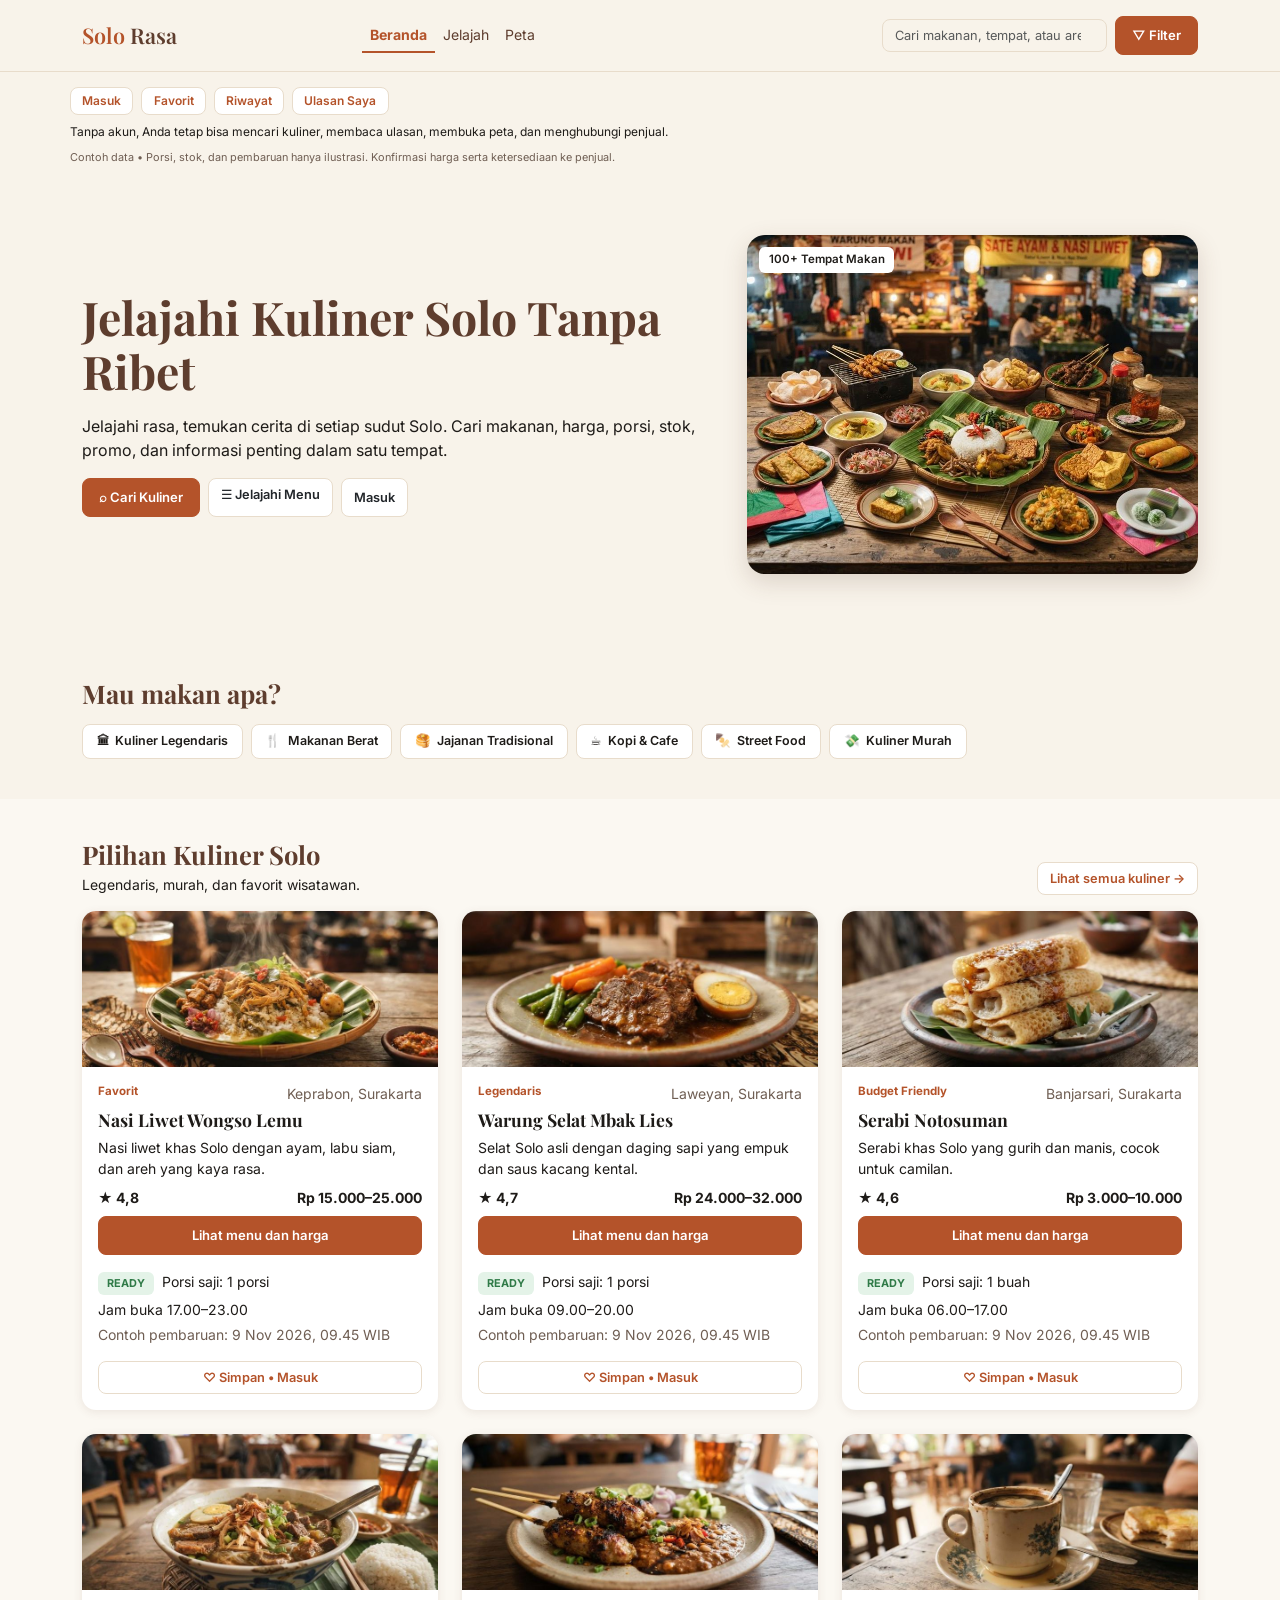
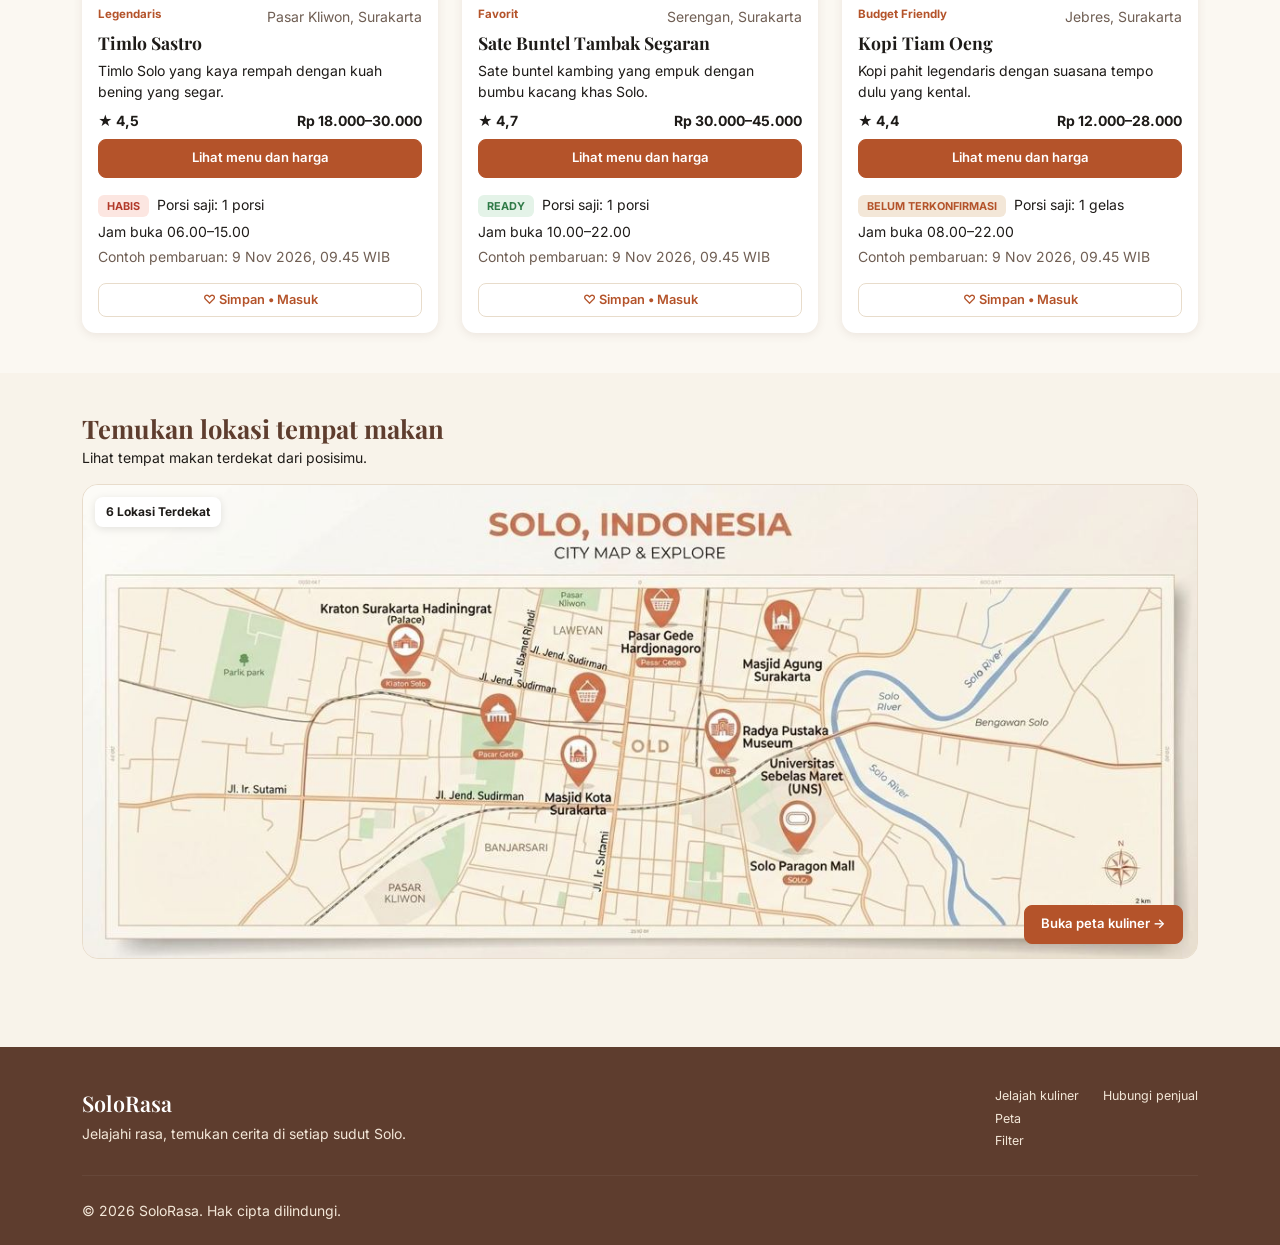
==== index.html @ 54c4cff5 "Menambahkan file proyek web kuliner SoloRasa" ====
<!DOCTYPE html>
<html lang="id">
<head>
  <meta charset="UTF-8">
  <meta name="viewport" content="width=device-width, initial-scale=1">
  <title>SoloRasa | Jelajahi Kuliner Solo Tanpa Ribet</title>
  <link rel="preconnect" href="https://fonts.googleapis.com">
  <link rel="preconnect" href="https://fonts.gstatic.com" crossorigin>
  <link href="https://fonts.googleapis.com/css2?family=Inter:wght@400;500;600;700&family=Playfair+Display:wght@500;600;700&display=swap" rel="stylesheet">
  <link href="https://cdn.jsdelivr.net/npm/bootstrap@5.3.3/dist/css/bootstrap.min.css" rel="stylesheet">
  <link rel="stylesheet" href="styles/main.css">
</head>
<body data-page="beranda">
<header>
<nav class="navbar navbar-expand-lg sr-nav">
  <div class="container">
    <a class="navbar-brand brand" href="index.html">Solo <span>Rasa</span></a>
    <button class="navbar-toggler" type="button" data-bs-toggle="collapse" data-bs-target="#menuUtama" aria-controls="menuUtama" aria-expanded="false" aria-label="Buka menu">
      <span class="navbar-toggler-icon"></span>
    </button>
    <div class="collapse navbar-collapse" id="menuUtama">
      <ul class="navbar-nav mx-lg-auto">
        <li class="nav-item"><a class="nav-link active" href="index.html" aria-current="page">Beranda</a></li>
        <li class="nav-item"><a class="nav-link" href="jelajah.html">Jelajah</a></li>
        <li class="nav-item"><a class="nav-link" href="peta.html">Peta</a></li>
        
      </ul>
      <form class="d-flex cari-nav ms-lg-auto me-lg-2" action="jelajah.html" method="get" role="search">
          <input class="form-control" type="search" name="q" placeholder="Cari makanan, tempat, atau area..." aria-label="Cari kuliner">
        </form>
      <a class="btn btn-sr" href="filter.html">▽ Filter</a>
    </div>
  </div>
</nav>
<div class="container strip-akun">
  <div class="d-flex flex-wrap gap-2">
    <button type="button" class="btn btn-sr-outline" data-action="masuk">Masuk</button>
    <button type="button" class="btn btn-sr-outline" data-action="favorit">Favorit</button>
    <button type="button" class="btn btn-sr-outline" data-action="riwayat">Riwayat</button>
    <button type="button" class="btn btn-sr-outline" data-action="ulasan">Ulasan Saya</button>
  </div>
  <p class="mb-0">Tanpa akun, Anda tetap bisa mencari kuliner, membaca ulasan, membuka peta, dan menghubungi penjual.</p>
  <p class="muted mb-0" style="font-size:.68rem">Contoh data • Porsi, stok, dan pembaruan hanya ilustrasi. Konfirmasi harga serta ketersediaan ke penjual.</p>
</div>
</header>

<main>
<section class="hero">
  <div class="container">
    <div class="row align-items-center g-4">
      <div class="col-lg-7">
        <h1>Jelajahi Kuliner Solo Tanpa Ribet</h1>
        <p class="my-3">Jelajahi rasa, temukan cerita di setiap sudut Solo. Cari makanan, harga, porsi, stok, promo, dan informasi penting dalam satu tempat.</p>
        <div class="d-flex flex-wrap gap-2">
          <a class="btn btn-sr" href="jelajah.html">⌕ Cari Kuliner</a>
          <a class="btn btn-sr-outline text-dark" href="jelajah.html">☰ Jelajahi Menu</a>
          <button type="button" class="btn btn-sr-outline text-dark" data-action="masuk">Masuk untuk Favorit &amp; Riwayat</button>
        </div>
      </div>
      <div class="col-lg-5">
        <div class="wrap-foto"><img src="images/hero.jpg" alt="Aneka makanan khas Solo di pasar">
        <span class="lencana">100+ Tempat Makan</span></div>
      </div>
    </div>
  </div>
</section>

<section class="bagian">
  <div class="container">
    <h2 class="mb-3">Mau makan apa?</h2>
    <div class="d-flex flex-wrap gap-2">
<a class="chip-kat" href="jelajah.html?tag=Legendaris"><span aria-hidden="true">🏛</span>Kuliner Legendaris</a>
<a class="chip-kat" href="jelajah.html?tag=Makanan berat"><span aria-hidden="true">🍴</span>Makanan Berat</a>
<a class="chip-kat" href="jelajah.html?tag=Jajanan"><span aria-hidden="true">🥞</span>Jajanan Tradisional</a>
<a class="chip-kat" href="jelajah.html?tag=Kopi dan cafe"><span aria-hidden="true">☕</span>Kopi &amp; Cafe</a>
<a class="chip-kat" href="jelajah.html?tag=Street food"><span aria-hidden="true">🍢</span>Street Food</a>
<a class="chip-kat" href="jelajah.html?tag=Kuliner murah"><span aria-hidden="true">💸</span>Kuliner Murah</a>
    </div>
  </div>
</section>

<section class="bagian bagian-putih">
  <div class="container">
    <div class="d-flex justify-content-between align-items-end mb-3 flex-wrap gap-2">
      <div><h2 class="mb-1">Pilihan Kuliner Solo</h2><p class="small mb-0">Legendaris, murah, dan favorit wisatawan.</p></div>
      <a class="btn btn-sr-outline" href="jelajah.html">Lihat semua kuliner →</a>
    </div>
    <div class="row g-4" id="daftar-pilihan"></div>
  </div>
</section>

<section class="bagian">
  <div class="container">
    <h2 class="mb-1">Temukan lokasi tempat makan</h2>
    <p class="small mb-3">Lihat tempat makan terdekat dari posisimu.</p>
    <div class="peta-wrap">
      <img src="images/peta.jpg" alt="Peta kuliner Solo">
      <span class="label-peta">6 Lokasi Terdekat</span>
      <a class="btn btn-sr btn-peta" href="peta.html">Buka peta kuliner →</a>
    </div>
  </div>
</section>
</main>

<footer class="sr-footer">
  <div class="container">
    <div class="row g-3">
      <div class="col-md-6">
        <div class="brand mb-1">SoloRasa</div>
        <p class="small mb-0">Jelajahi rasa, temukan cerita di setiap sudut Solo.</p>
      </div>
      <div class="col-md-6 d-flex gap-4 justify-content-md-end align-items-start">
        <div class="d-flex flex-column gap-1"><a href="jelajah.html">Jelajah kuliner</a><a href="peta.html">Peta</a><a href="filter.html">Filter</a></div>
        <div class="d-flex flex-column gap-1"><a href="jelajah.html">Hubungi penjual</a></div>
      </div>
    </div>
    <hr class="my-4">
    <p class="small mb-0">© 2026 SoloRasa. Hak cipta dilindungi.</p>
  </div>
</footer>

<nav class="nav-bawah" aria-label="Navigasi bawah">
  <a href="index.html" class="active"><span>⌂</span>Beranda</a>
  <a href="jelajah.html"><span>☰</span>Jelajah</a>
  <a href="peta.html"><span>⌖</span>Peta</a>
</nav>

<div class="modal fade" id="panelModal" tabindex="-1" aria-labelledby="panelJudul" aria-hidden="true">
  <div class="modal-dialog modal-dialog-centered">
    <div class="modal-content">
      <div class="modal-header">
        <h2 class="modal-title fs-5" id="panelJudul"></h2>
        <button type="button" class="btn-close" data-bs-dismiss="modal" aria-label="Tutup"></button>
      </div>
      <div class="modal-body" id="panelIsi"></div>
    </div>
  </div>
</div>

<script src="https://cdn.jsdelivr.net/npm/bootstrap@5.3.3/dist/js/bootstrap.bundle.min.js"></script>
<script src="scripts/data.js"></script>
<script src="scripts/main.js"></script>
</body>
</html>
---- styles/main.css ----
/* SoloRasa - custom style, dimuat SETELAH Bootstrap agar bisa menimpa gaya bawaan.
   Palet (5 warna): krem #F8F3EA, karat #B4532A, cokelat #5E3D2E, arang #1E1B18, putih #FFFFFF */
:root {
  --krem: #F8F3EA;
  --karat: #B4532A;
  --cokelat: #5E3D2E;
  --arang: #1E1B18;
  --putih: #FFFFFF;
  --garis: #E8DCCB;
  --muted: #6F5E53;
  --bs-body-bg: var(--krem);
  --bs-body-color: var(--arang);
  --bs-link-color: var(--karat);
  --bs-link-hover-color: var(--cokelat);
}
body { font-family: "Inter", system-ui, -apple-system, "Segoe UI", Roboto, sans-serif; background: var(--krem); color: var(--arang); padding-bottom: 0; }
h1, h2, h3, .brand, .judul-kartu, .judul-mini { font-family: "Playfair Display", Georgia, "Times New Roman", serif; }
a { text-decoration: none; }
.muted { color: var(--muted); }
.teks-hijau { color: #2F7A47; }
.rating-bintang { color: var(--karat); }

/* Navbar */
.sr-nav { background: var(--krem); border-bottom: 1px solid var(--garis); padding: .9rem 0; }
.brand { font-size: 1.35rem; font-weight: 600; color: var(--karat); }
.brand span { color: var(--cokelat); }
.sr-nav .nav-link { color: var(--cokelat); font-size: .88rem; padding: .35rem .9rem; border-bottom: 2px solid transparent; }
.sr-nav .nav-link.active { color: var(--karat); font-weight: 700; border-bottom-color: var(--karat); }
.sr-nav .navbar-toggler { border-color: var(--garis); }
.cari-nav { max-width: 300px; }
.cari-nav .form-control { font-size: .8rem; border-color: var(--garis); border-radius: 8px; }

/* Tombol */
.btn-sr { background: var(--karat); border: 1px solid var(--karat); color: var(--putih); font-weight: 600; font-size: .82rem; border-radius: 8px; padding: .55rem 1rem; }
.btn-sr:hover, .btn-sr:focus { background: var(--cokelat); border-color: var(--cokelat); color: var(--putih); }
.btn-sr-outline { background: var(--putih); border: 1px solid var(--garis); color: var(--karat); font-weight: 600; font-size: .8rem; border-radius: 8px; }
.btn-sr-outline:hover { border-color: var(--karat); background: var(--krem); color: var(--karat); }
.btn-arang { background: var(--arang); color: var(--putih); font-weight: 600; font-size: .82rem; border: 0; border-radius: 8px; padding: .55rem 1rem; }
.btn-arang:hover { background: var(--cokelat); color: var(--putih); }
.btn-abu { background: #EDE7DD; color: var(--arang); font-weight: 600; font-size: .82rem; border: 0; border-radius: 8px; padding: .55rem 1rem; }
.btn-abu:hover { background: var(--garis); color: var(--arang); }
.tautan-sr { color: var(--karat); }

/* Strip akun */
.strip-akun { padding: .9rem 0 .4rem; }
.strip-akun .btn { padding: .25rem .7rem; font-size: .75rem; }
.strip-akun p { font-size: .75rem; margin: .5rem 0 0; }

/* Hero */
.hero { padding: 4rem 0; }
.hero h1 { font-weight: 700; font-size: clamp(2rem, 4.5vw, 2.9rem); color: var(--cokelat); line-height: 1.15; }
.hero img { width: 100%; aspect-ratio: 4 / 3; object-fit: cover; border-radius: 18px; box-shadow: 0 8px 24px rgba(94, 61, 46, .18); }
.hero .wrap-foto { position: relative; }
.hero .lencana { position: absolute; top: 12px; left: 12px; background: var(--putih); font-size: .72rem; font-weight: 600; padding: .25rem .6rem; border-radius: 6px; }

/* Bagian */
.bagian { padding: 2.5rem 0; }
.bagian h2 { font-weight: 700; font-size: 1.6rem; color: var(--cokelat); }
.bagian-putih { background: #FBF8F2; }
.chip, .chip-kat { display: inline-flex; align-items: center; gap: .4rem; background: var(--putih); border: 1px solid var(--garis); color: var(--arang); font-size: .78rem; font-weight: 600; padding: .45rem .85rem; border-radius: 8px; cursor: pointer; }
.chip:hover, .chip-kat:hover { border-color: var(--karat); color: var(--karat); }
.chip.aktif { background: var(--karat); border-color: var(--karat); color: var(--putih); }
.chip.chip-merah { color: var(--karat); }

/* Kartu kuliner */
.kartu-kuliner { background: var(--putih); border-radius: 14px; overflow: hidden; box-shadow: 0 2px 10px rgba(94, 61, 46, .1); display: flex; flex-direction: column; }
.kartu-kuliner img { width: 100%; aspect-ratio: 16 / 7; object-fit: cover; }
.kartu-isi { padding: 1rem; }
.label-kat { color: var(--karat); font-weight: 700; font-size: .72rem; }
.judul-kartu { font-size: 1.1rem; font-weight: 700; margin: .35rem 0 .4rem; }
.status-badge { display: inline-block; font-size: .68rem; font-weight: 700; padding: .2rem .55rem; border-radius: 6px; }
.st-ready { background: #E4F3E8; color: #2F7A47; }
.st-habis { background: #FCE6E1; color: #B23A2A; }
.st-belum { background: #F3E7D8; color: var(--karat); }

/* Peta */
.peta-wrap { position: relative; border-radius: 16px; overflow: hidden; border: 1px solid var(--garis); background: var(--putih); }
.peta-wrap > img { width: 100%; display: block; }
.peta-wrap .label-peta { position: absolute; top: 12px; left: 12px; background: var(--putih); padding: .35rem .7rem; border-radius: 8px; font-size: .75rem; font-weight: 700; box-shadow: 0 2px 8px rgba(0, 0, 0, .1); }
.peta-wrap .btn-peta { position: absolute; right: 14px; bottom: 14px; }
.pin { position: absolute; transform: translate(-50%, -50%); width: 26px; height: 26px; border-radius: 50%; background: var(--karat); color: var(--putih); border: 2px solid var(--putih); font-size: .72rem; font-weight: 700; padding: 0; box-shadow: 0 2px 6px rgba(0, 0, 0, .3); }
.pin.aktif, .pin:hover { background: var(--arang); transform: translate(-50%, -50%) scale(1.15); }

/* Kartu mini (peta) */
.kartu-mini { display: flex; gap: .8rem; background: var(--putih); border: 1px solid var(--garis); border-radius: 14px; padding: .8rem; margin-bottom: .9rem; }
.kartu-mini.aktif { border-color: var(--karat); box-shadow: 0 0 0 2px rgba(180, 83, 42, .2); }
.kartu-mini img { width: 84px; height: 84px; object-fit: cover; border-radius: 10px; flex-shrink: 0; }
.judul-mini { font-size: .98rem; font-weight: 700; margin: 0; }
.daftar-scroll { max-height: 640px; overflow-y: auto; padding-right: .3rem; }

/* Detail */
.foto-detail { width: 100%; aspect-ratio: 16 / 9; object-fit: cover; border-radius: 16px; }
.item-menu { background: var(--putih); border: 1px solid var(--garis); border-radius: 10px; padding: .7rem 1rem; margin-bottom: .7rem; font-size: .88rem; }
.kotak { background: var(--putih); border: 1px solid var(--garis); border-radius: 12px; padding: 1.1rem; }
.kotak h2, .kotak h3 { font-size: 1.05rem; font-weight: 700; }
#d-bintang button { background: none; border: 0; color: var(--karat); font-size: 1.3rem; padding: 0 .1rem; }
.breadcrumb-sr { font-size: .75rem; color: var(--muted); }
.breadcrumb-sr a { color: var(--muted); }

/* Form filter */
.panel-filter { background: var(--putih); border-radius: 16px; padding: 1.5rem; box-shadow: 0 2px 12px rgba(94, 61, 46, .1); }
.panel-filter label.judul { font-weight: 700; font-size: .82rem; display: block; margin-bottom: .45rem; }
.panel-filter .form-control, .panel-filter .form-select { border-color: var(--garis); font-size: .85rem; }
.form-check-input:checked { background-color: var(--karat); border-color: var(--karat); }
.form-control:focus, .form-select:focus { border-color: var(--karat); box-shadow: 0 0 0 .2rem rgba(180, 83, 42, .18); }

/* Keadaan kosong / galat */
.keadaan { max-width: 460px; margin: 3rem auto; background: var(--putih); border-radius: 16px; padding: 2rem 1.5rem; text-align: center; box-shadow: 0 2px 12px rgba(94, 61, 46, .1); }
.keadaan .ikon { width: 52px; height: 52px; margin: 0 auto 1rem; border-radius: 50%; background: #F3E7D8; color: var(--karat); display: flex; align-items: center; justify-content: center; font-size: 1.4rem; }

/* Footer */
.sr-footer { background: var(--cokelat); color: #F3E7D8; padding: 2.5rem 0 1.5rem; margin-top: 3rem; }
.sr-footer .brand { color: var(--putih); }
.sr-footer a { color: #F3E7D8; font-size: .78rem; }
.sr-footer a:hover { color: var(--putih); text-decoration: underline; }
.sr-footer hr { border-color: rgba(255, 255, 255, .2); }

/* Modal */
.modal-title { font-family: "Playfair Display", Georgia, serif; font-weight: 700; }

/* Navigasi bawah (smartphone) */
.nav-bawah { display: none; }
@media (max-width: 767.98px) {
  body { padding-bottom: 64px; }
  .hero { padding: 2rem 0; }
  .nav-bawah { display: flex; position: fixed; left: 0; right: 0; bottom: 0; z-index: 1030; background: var(--putih); border-top: 1px solid var(--garis); }
  .nav-bawah a { flex: 1; text-align: center; padding: .55rem 0; font-size: .7rem; color: var(--muted); }
  .nav-bawah a span { display: block; font-size: 1.15rem; line-height: 1; }
  .nav-bawah a.active { color: var(--karat); font-weight: 700; }
  .daftar-scroll { max-height: none; }
}
@media (max-width: 991.98px) {
  .cari-nav { max-width: none; margin: .6rem 0; }
}
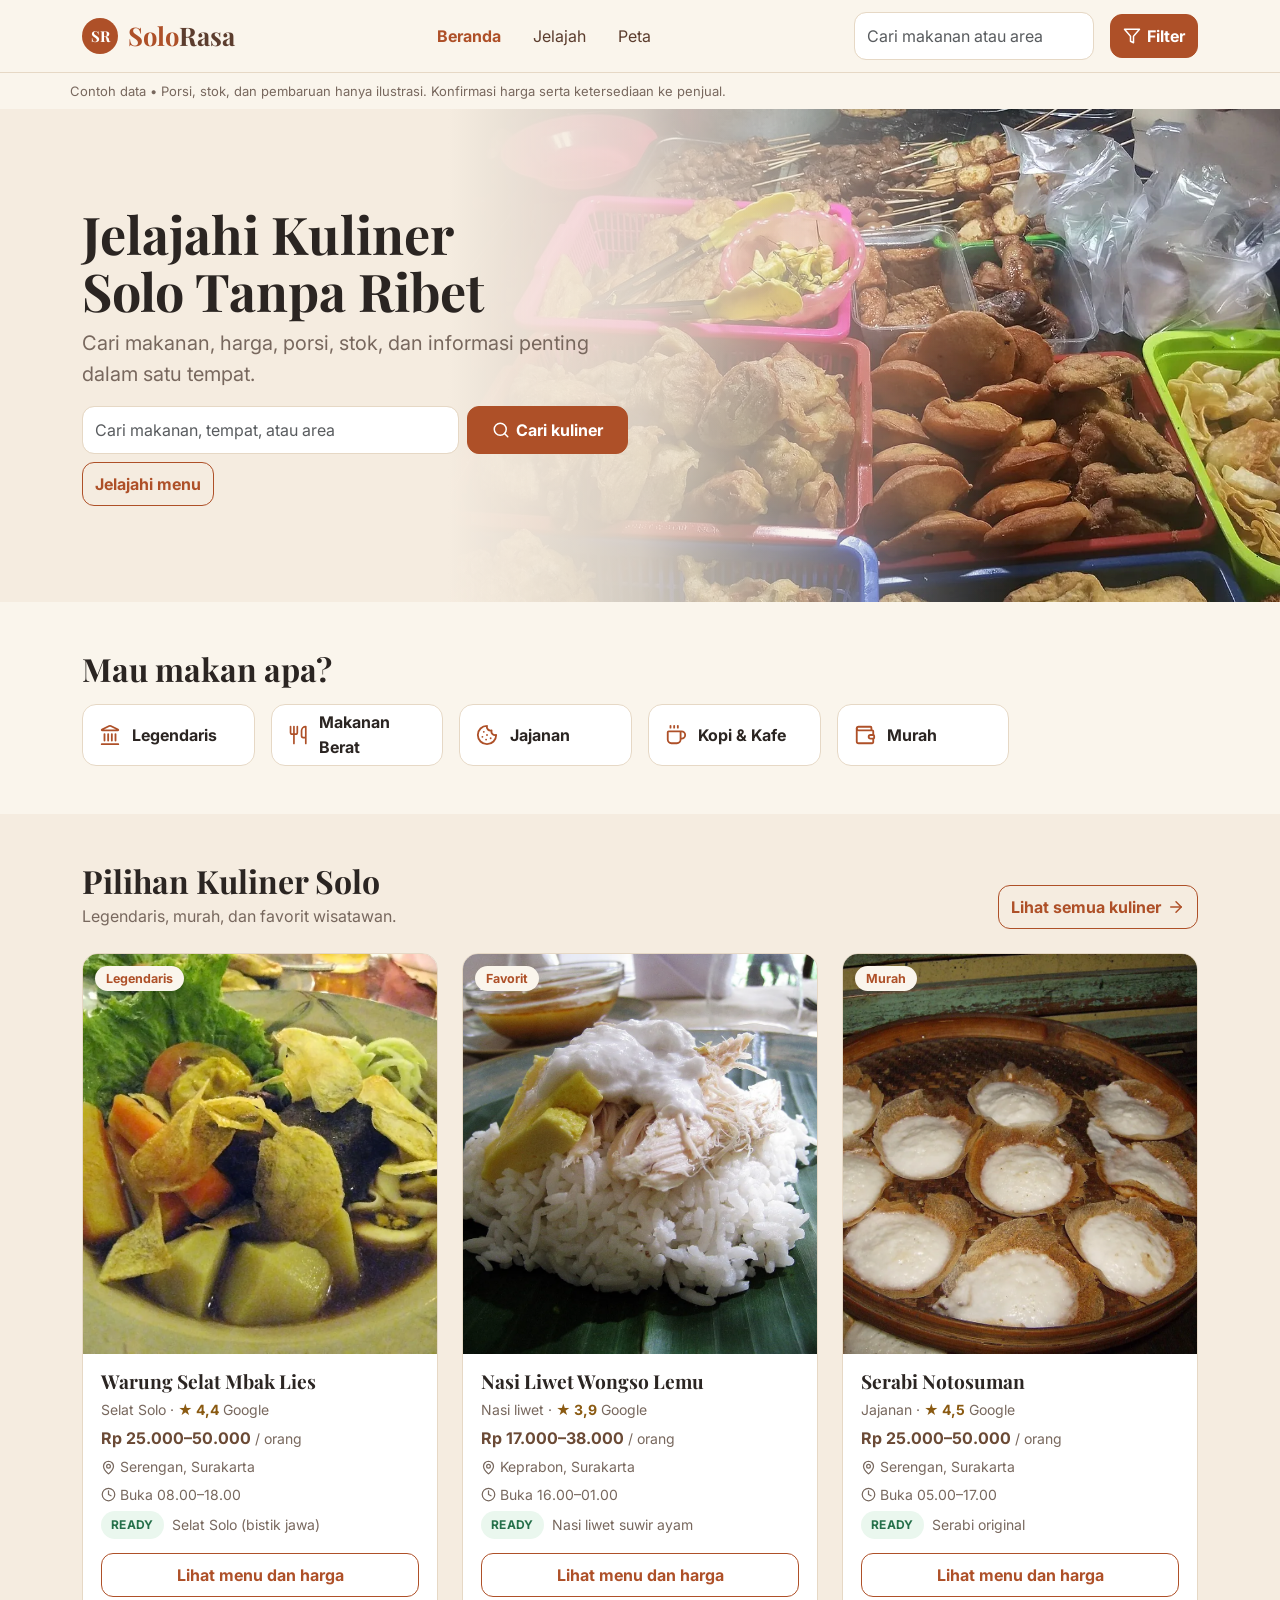
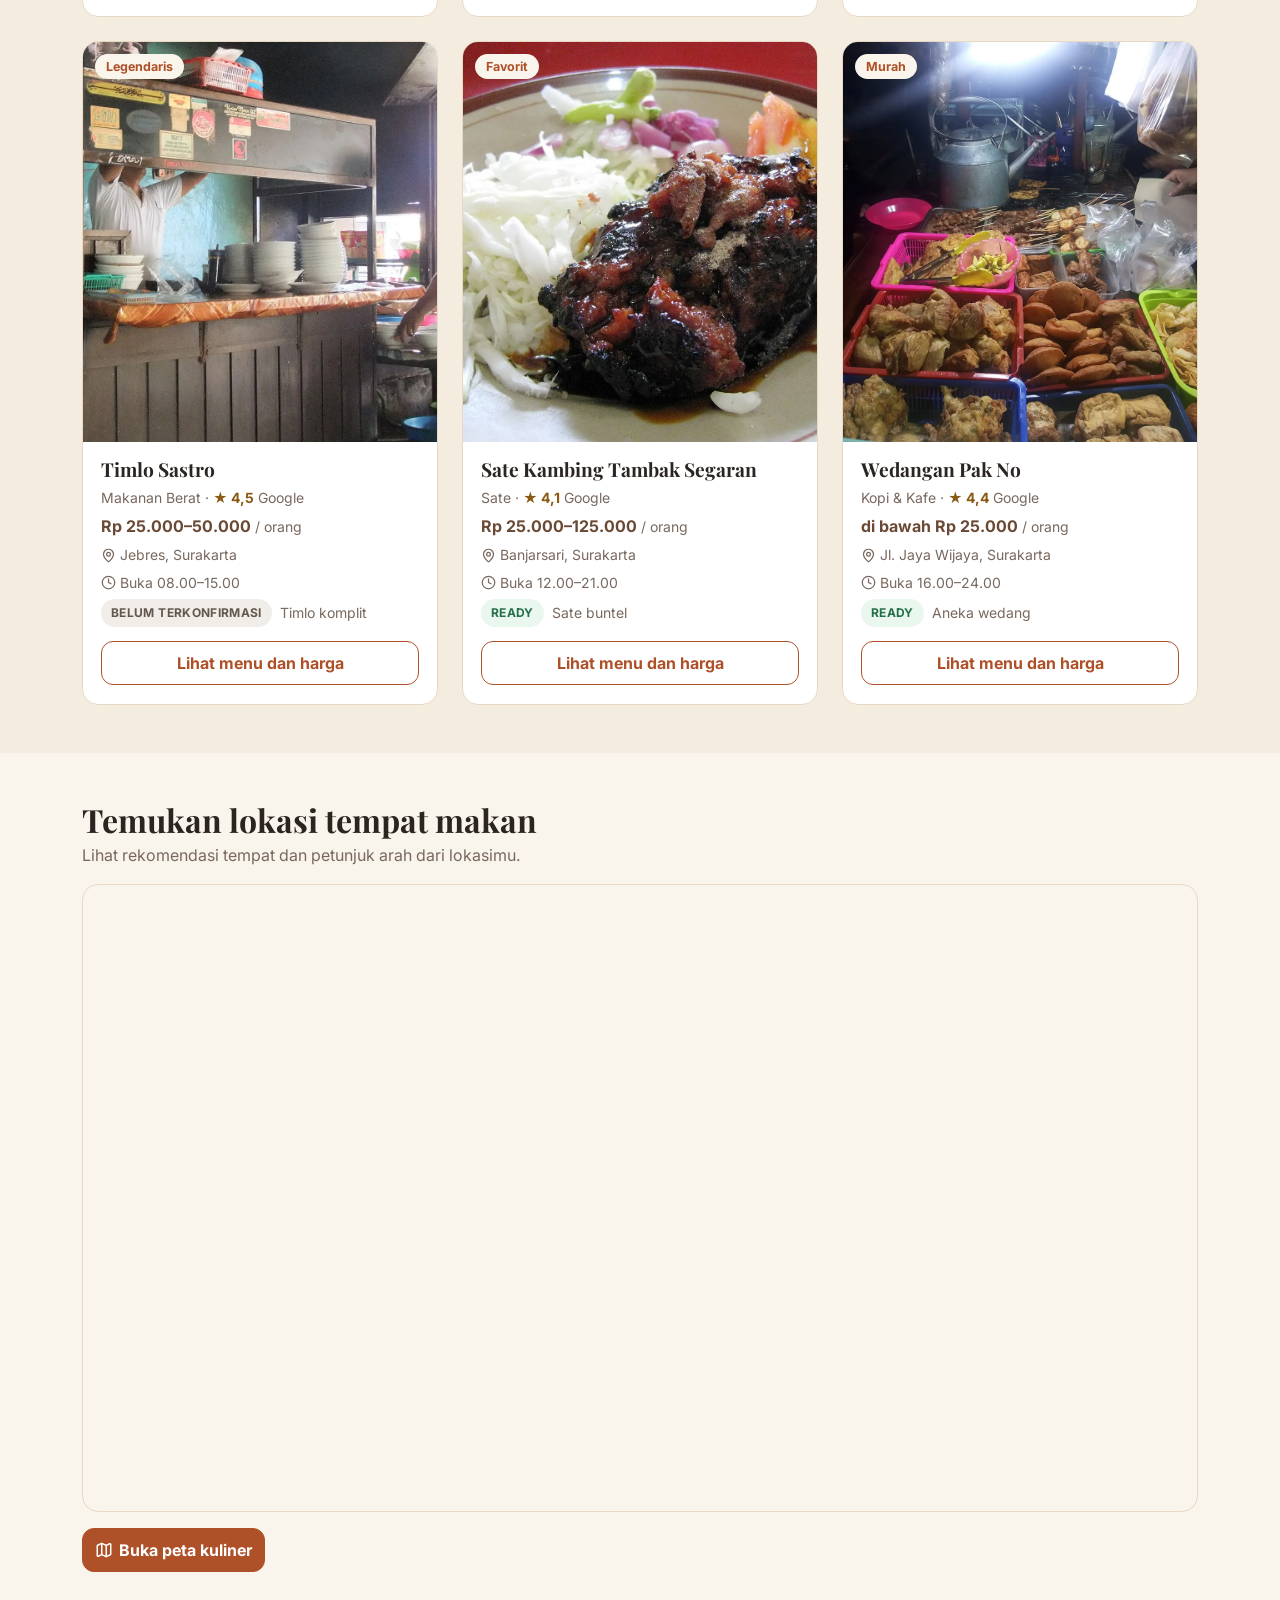
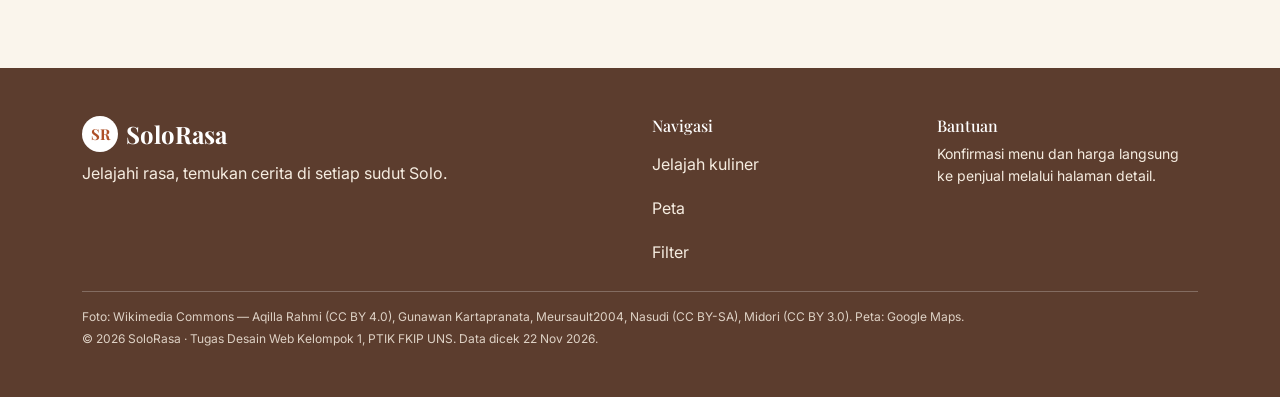
==== commit db52ccd1: "SoloRasa web v1.1: katalog kuliner Solo statis Peta Google Maps, rute kuliner 1/2 hari dengan ekspor" ====
--- a/index.html
+++ b/index.html
@@ -1,144 +1,25 @@
-<!DOCTYPE html>
+<!doctype html>
 <html lang="id">
 <head>
-  <meta charset="UTF-8">
-  <meta name="viewport" content="width=device-width, initial-scale=1">
-  <title>SoloRasa | Jelajahi Kuliner Solo Tanpa Ribet</title>
-  <link rel="preconnect" href="https://fonts.googleapis.com">
-  <link rel="preconnect" href="https://fonts.gstatic.com" crossorigin>
-  <link href="https://fonts.googleapis.com/css2?family=Inter:wght@400;500;600;700&family=Playfair+Display:wght@500;600;700&display=swap" rel="stylesheet">
-  <link href="https://cdn.jsdelivr.net/npm/bootstrap@5.3.3/dist/css/bootstrap.min.css" rel="stylesheet">
-  <link rel="stylesheet" href="styles/main.css">
+<meta charset="utf-8">
+<meta name="viewport" content="width=device-width, initial-scale=1">
+<title>SoloRasa · Kuliner Kota Solo</title>
+<meta name="description" content="Katalog kuliner Kota Solo: menu, harga, porsi, stok, dan lokasi dalam satu tempat.">
+<link rel="icon" href="assets/img/favicon.svg" type="image/svg+xml">
+<meta property="og:type" content="website"><meta property="og:site_name" content="SoloRasa">
+<meta property="og:title" content="SoloRasa · Kuliner Kota Solo"><meta property="og:description" content="Katalog kuliner Kota Solo: menu, harga, porsi, stok, dan lokasi dalam satu tempat.">
+<!-- shortcut: og:image relatif, sebagian aplikasi (WhatsApp/Facebook) butuh URL penuh; ganti ke https://<domain-vercel>/assets/img/og.jpg setelah online -->
+<meta property="og:image" content="assets/img/og.jpg"><meta name="twitter:card" content="summary_large_image">
+<link rel="preconnect" href="https://fonts.googleapis.com"><link rel="preconnect" href="https://fonts.gstatic.com" crossorigin>
+<link href="https://fonts.googleapis.com/css2?family=Inter:wght@400;500;700&family=Playfair+Display:wght@700&display=swap" rel="stylesheet">
+<link href="https://cdn.jsdelivr.net/npm/bootstrap@5.3.3/dist/css/bootstrap.min.css" rel="stylesheet" integrity="sha384-QWTKZyjpPEjISv5WaRU9OFeRpok6YctnYmDr5pNlyT2bRjXh0JMhjY6hW+ALEwIH" crossorigin="anonymous">
+<link href="assets/css/style.css" rel="stylesheet">
 </head>
-<body data-page="beranda">
-<header>
-<nav class="navbar navbar-expand-lg sr-nav">
-  <div class="container">
-    <a class="navbar-brand brand" href="index.html">Solo <span>Rasa</span></a>
-    <button class="navbar-toggler" type="button" data-bs-toggle="collapse" data-bs-target="#menuUtama" aria-controls="menuUtama" aria-expanded="false" aria-label="Buka menu">
-      <span class="navbar-toggler-icon"></span>
-    </button>
-    <div class="collapse navbar-collapse" id="menuUtama">
-      <ul class="navbar-nav mx-lg-auto">
-        <li class="nav-item"><a class="nav-link active" href="index.html" aria-current="page">Beranda</a></li>
-        <li class="nav-item"><a class="nav-link" href="jelajah.html">Jelajah</a></li>
-        <li class="nav-item"><a class="nav-link" href="peta.html">Peta</a></li>
-        
-      </ul>
-      <form class="d-flex cari-nav ms-lg-auto me-lg-2" action="jelajah.html" method="get" role="search">
-          <input class="form-control" type="search" name="q" placeholder="Cari makanan, tempat, atau area..." aria-label="Cari kuliner">
-        </form>
-      <a class="btn btn-sr" href="filter.html">▽ Filter</a>
-    </div>
-  </div>
-</nav>
-<div class="container strip-akun">
-  <div class="d-flex flex-wrap gap-2">
-    <button type="button" class="btn btn-sr-outline" data-action="masuk">Masuk</button>
-    <button type="button" class="btn btn-sr-outline" data-action="favorit">Favorit</button>
-    <button type="button" class="btn btn-sr-outline" data-action="riwayat">Riwayat</button>
-    <button type="button" class="btn btn-sr-outline" data-action="ulasan">Ulasan Saya</button>
-  </div>
-  <p class="mb-0">Tanpa akun, Anda tetap bisa mencari kuliner, membaca ulasan, membuka peta, dan menghubungi penjual.</p>
-  <p class="muted mb-0" style="font-size:.68rem">Contoh data • Porsi, stok, dan pembaruan hanya ilustrasi. Konfirmasi harga serta ketersediaan ke penjual.</p>
-</div>
-</header>
-
-<main>
-<section class="hero">
-  <div class="container">
-    <div class="row align-items-center g-4">
-      <div class="col-lg-7">
-        <h1>Jelajahi Kuliner Solo Tanpa Ribet</h1>
-        <p class="my-3">Jelajahi rasa, temukan cerita di setiap sudut Solo. Cari makanan, harga, porsi, stok, promo, dan informasi penting dalam satu tempat.</p>
-        <div class="d-flex flex-wrap gap-2">
-          <a class="btn btn-sr" href="jelajah.html">⌕ Cari Kuliner</a>
-          <a class="btn btn-sr-outline text-dark" href="jelajah.html">☰ Jelajahi Menu</a>
-          <button type="button" class="btn btn-sr-outline text-dark" data-action="masuk">Masuk untuk Favorit &amp; Riwayat</button>
-        </div>
-      </div>
-      <div class="col-lg-5">
-        <div class="wrap-foto"><img src="images/hero.jpg" alt="Aneka makanan khas Solo di pasar">
-        <span class="lencana">100+ Tempat Makan</span></div>
-      </div>
-    </div>
-  </div>
-</section>
-
-<section class="bagian">
-  <div class="container">
-    <h2 class="mb-3">Mau makan apa?</h2>
-    <div class="d-flex flex-wrap gap-2">
-<a class="chip-kat" href="jelajah.html?tag=Legendaris"><span aria-hidden="true">🏛</span>Kuliner Legendaris</a>
-<a class="chip-kat" href="jelajah.html?tag=Makanan berat"><span aria-hidden="true">🍴</span>Makanan Berat</a>
-<a class="chip-kat" href="jelajah.html?tag=Jajanan"><span aria-hidden="true">🥞</span>Jajanan Tradisional</a>
-<a class="chip-kat" href="jelajah.html?tag=Kopi dan cafe"><span aria-hidden="true">☕</span>Kopi &amp; Cafe</a>
-<a class="chip-kat" href="jelajah.html?tag=Street food"><span aria-hidden="true">🍢</span>Street Food</a>
-<a class="chip-kat" href="jelajah.html?tag=Kuliner murah"><span aria-hidden="true">💸</span>Kuliner Murah</a>
-    </div>
-  </div>
-</section>
-
-<section class="bagian bagian-putih">
-  <div class="container">
-    <div class="d-flex justify-content-between align-items-end mb-3 flex-wrap gap-2">
-      <div><h2 class="mb-1">Pilihan Kuliner Solo</h2><p class="small mb-0">Legendaris, murah, dan favorit wisatawan.</p></div>
-      <a class="btn btn-sr-outline" href="jelajah.html">Lihat semua kuliner →</a>
-    </div>
-    <div class="row g-4" id="daftar-pilihan"></div>
-  </div>
-</section>
-
-<section class="bagian">
-  <div class="container">
-    <h2 class="mb-1">Temukan lokasi tempat makan</h2>
-    <p class="small mb-3">Lihat tempat makan terdekat dari posisimu.</p>
-    <div class="peta-wrap">
-      <img src="images/peta.jpg" alt="Peta kuliner Solo">
-      <span class="label-peta">6 Lokasi Terdekat</span>
-      <a class="btn btn-sr btn-peta" href="peta.html">Buka peta kuliner →</a>
-    </div>
-  </div>
-</section>
-</main>
-
-<footer class="sr-footer">
-  <div class="container">
-    <div class="row g-3">
-      <div class="col-md-6">
-        <div class="brand mb-1">SoloRasa</div>
-        <p class="small mb-0">Jelajahi rasa, temukan cerita di setiap sudut Solo.</p>
-      </div>
-      <div class="col-md-6 d-flex gap-4 justify-content-md-end align-items-start">
-        <div class="d-flex flex-column gap-1"><a href="jelajah.html">Jelajah kuliner</a><a href="peta.html">Peta</a><a href="filter.html">Filter</a></div>
-        <div class="d-flex flex-column gap-1"><a href="jelajah.html">Hubungi penjual</a></div>
-      </div>
-    </div>
-    <hr class="my-4">
-    <p class="small mb-0">© 2026 SoloRasa. Hak cipta dilindungi.</p>
-  </div>
-</footer>
-
-<nav class="nav-bawah" aria-label="Navigasi bawah">
-  <a href="index.html" class="active"><span>⌂</span>Beranda</a>
-  <a href="jelajah.html"><span>☰</span>Jelajah</a>
-  <a href="peta.html"><span>⌖</span>Peta</a>
-</nav>
-
-<div class="modal fade" id="panelModal" tabindex="-1" aria-labelledby="panelJudul" aria-hidden="true">
-  <div class="modal-dialog modal-dialog-centered">
-    <div class="modal-content">
-      <div class="modal-header">
-        <h2 class="modal-title fs-5" id="panelJudul"></h2>
-        <button type="button" class="btn-close" data-bs-dismiss="modal" aria-label="Tutup"></button>
-      </div>
-      <div class="modal-body" id="panelIsi"></div>
-    </div>
-  </div>
-</div>
-
-<script src="https://cdn.jsdelivr.net/npm/bootstrap@5.3.3/dist/js/bootstrap.bundle.min.js"></script>
-<script src="scripts/data.js"></script>
-<script src="scripts/main.js"></script>
+<body data-page="home">
+<main id="main" tabindex="-1"><noscript><p class="container-xl py-5">SoloRasa membutuhkan JavaScript untuk menampilkan katalog.</p></noscript></main>
+<script src="https://cdn.jsdelivr.net/npm/bootstrap@5.3.3/dist/js/bootstrap.bundle.min.js" integrity="sha384-YvpcrYf0tY3lHB60NNkmXc5s9fDVZLESaAA55NDzOxhy9GkcIdslK1eN7N6jIeHz" crossorigin="anonymous"></script>
+<script src="assets/js/data.js"></script>
+<script src="assets/js/logic.js"></script>
+<script src="assets/js/app.js"></script>
 </body>
 </html>
--- a/assets/css/style.css
+++ b/assets/css/style.css
@@ -0,0 +1,122 @@
+/* Token SoloRasa — sama dengan koleksi Variables "SoloRasa / Color" di Figma.
+   primary & muted-fg digelapkan sedikit (dari #B4532A, #7A6A5F) agar kontras ≥ 4.5:1 juga di atas --sr-accent; samakan di Figma. */
+:root {
+  --sr-bg: #FAF5EC; --sr-fg: #2B2522; --sr-card: #FFFFFF; --sr-primary: #AE5028; --sr-on-primary: #FFFFFF;
+  --sr-muted-fg: #78685E; --sr-muted-fg-strong: #62584F; --sr-border: #E6D8C5; --sr-accent: #F5ECE0;
+  --sr-footer: #5C3D2E; --sr-brown: #6B4A35; --sr-rating: #8A5A12; --sr-muted: #F1EDE8;
+  --sr-ok: #25704A; --sr-ok-bg: #EAF7EE; --sr-no: #B4472D; --sr-no-bg: #FDECEC;
+  --sr-display: "Playfair Display", Georgia, "Times New Roman", serif;
+  --sr-body: Inter, system-ui, -apple-system, "Segoe UI", sans-serif;
+  --sr-radius: 14px; --sr-dur: 200ms;
+  --bs-body-bg: var(--sr-bg); --bs-body-color: var(--sr-fg); --bs-body-font-family: var(--sr-body); --bs-body-font-size: 1rem;
+  --bs-link-color: var(--sr-primary); --bs-link-hover-color: var(--sr-footer); --bs-border-color: var(--sr-border);
+}
+body { background: var(--sr-bg); color: var(--sr-fg); line-height: 1.55; }
+h1, h2, h3, .sr-display { font-family: var(--sr-display); font-weight: 700; text-wrap: balance; }
+h1 { font-size: clamp(2rem, 4.5vw, 3.25rem); line-height: 1.1; }
+h2 { font-size: clamp(1.5rem, 3vw, 2rem); }
+.text-muted-sr { color: var(--sr-muted-fg) !important; }
+.small-note { font-size: .875rem; color: var(--sr-muted-fg); }
+:focus-visible { outline: 3px solid var(--sr-primary) !important; outline-offset: 2px; }
+
+/* Masuk halus 200 ms, dimatikan bila pengguna meminta gerak dikurangi */
+main { animation: sr-in var(--sr-dur) ease-out; }
+/* hanya opacity: transform pada main membuat offcanvas/modal (position: fixed) ikut tergeser */
+@keyframes sr-in { from { opacity: 0; } to { opacity: 1; } }
+@media (prefers-reduced-motion: reduce) { *, *::before, *::after { animation: none !important; transition: none !important; } }
+
+/* Header */
+.sr-header { position: sticky; top: 0; z-index: 1020; background: var(--sr-bg); border-bottom: 1px solid var(--sr-border); }
+.sr-header .inner { min-height: 72px; }
+.sr-brand { display: inline-flex; align-items: center; gap: .6rem; text-decoration: none; min-height: 44px; }
+.sr-logo { width: 36px; height: 36px; border-radius: 50%; display: inline-grid; place-items: center; background: var(--sr-primary); color: var(--sr-on-primary);
+  font: 700 15px/1 var(--sr-display); flex-shrink: 0; }
+.sr-logo.dark { background: var(--sr-card); color: var(--sr-primary); }
+.sr-wordmark { font: 700 1.6rem/1 var(--sr-display); }
+.sr-wordmark .a { color: var(--sr-primary); } .sr-wordmark .b { color: var(--sr-footer); }
+.sr-nav a { color: var(--sr-footer); text-decoration: none; padding: .7rem .25rem; min-height: 44px; display: inline-flex; align-items: center; }
+.sr-nav a[aria-current="page"] { color: var(--sr-primary); font-weight: 700; }
+.sr-note { font-size: .8125rem; color: var(--sr-muted-fg); padding: .5rem 0; }
+
+/* Tombol, chip, input: area sentuh minimal 44 px */
+.btn { min-height: 44px; border-radius: 12px; font-weight: 700; display: inline-flex; align-items: center; justify-content: center; gap: .4rem;
+  transition: background-color var(--sr-dur) ease-out, color var(--sr-dur) ease-out, transform var(--sr-dur) ease-out; }
+.btn:active { transform: scale(.98); }
+.btn-sr { background: var(--sr-primary); color: var(--sr-on-primary); border: 1.5px solid var(--sr-primary); }
+.btn-sr:hover, .btn-sr:focus { background: var(--sr-footer); border-color: var(--sr-footer); color: var(--sr-on-primary); }
+.btn-sr-outline { background: transparent; color: var(--sr-primary); border: 1.5px solid var(--sr-primary); }
+.btn-sr-outline:hover { background: var(--sr-accent); color: var(--sr-primary); }
+.chip { min-height: 44px; padding: 0 1rem; border-radius: 999px; border: 1.5px solid var(--sr-border); background: var(--sr-card); color: var(--sr-fg);
+  font-weight: 500; display: inline-flex; align-items: center; gap: .4rem; text-decoration: none; transition: background-color var(--sr-dur) ease-out; }
+.chip:hover { background: var(--sr-accent); color: var(--sr-fg); }
+.chip.active, .btn-check:checked + .chip { background: var(--sr-primary); border-color: var(--sr-primary); color: var(--sr-on-primary); font-weight: 700; }
+.form-control, .form-select { min-height: 48px; border-radius: 12px; border: 1.5px solid var(--sr-border); background-color: var(--sr-card); }
+.form-control:focus, .form-select:focus { border-color: var(--sr-primary); box-shadow: 0 0 0 .2rem rgba(180, 83, 42, .2); }
+.form-check-input:checked { background-color: var(--sr-primary); border-color: var(--sr-primary); }
+.form-switch .form-check-input { width: 2.75rem; height: 1.5rem; cursor: pointer; }
+.form-switch .form-check-input:focus { box-shadow: 0 0 0 .2rem rgba(180, 83, 42, .2); }
+
+/* Kartu */
+.sr-card { background: var(--sr-card); border: 1.5px solid var(--sr-border); border-radius: 16px; overflow: hidden; height: 100%; display: flex; flex-direction: column;
+  transition: box-shadow var(--sr-dur) ease-out, transform var(--sr-dur) ease-out; }
+.sr-card:hover { box-shadow: 0 8px 24px rgba(92, 61, 46, .12); transform: translateY(-2px); }
+.sr-card .photo { aspect-ratio: 16 / 10; width: 100%; object-fit: cover; background: var(--sr-accent); }
+.sr-card .body { padding: 1rem 1.1rem 1.2rem; display: flex; flex-direction: column; gap: .35rem; flex: 1; }
+.sr-card h3 { font-size: 1.2rem; margin: 0; }
+.sr-card .cta { margin-top: auto; padding-top: .5rem; }
+.tag { position: absolute; top: .75rem; left: .75rem; background: var(--sr-bg); color: var(--sr-primary); font: 700 .78rem var(--sr-body); padding: .3rem .7rem; border-radius: 999px; }
+.price { color: var(--sr-brown); font-weight: 700; }
+.rating { color: var(--sr-rating); font-weight: 700; white-space: nowrap; }
+.panel { background: var(--sr-card); border: 1.5px solid var(--sr-border); border-radius: var(--sr-radius); padding: 1.25rem; }
+
+/* Status menu: warna + teks (tidak bergantung warna saja) */
+.status { font-size: .75rem; font-weight: 700; letter-spacing: .03em; padding: .3rem .65rem; border-radius: 999px; white-space: nowrap; display: inline-block; }
+.status-READY { background: var(--sr-ok-bg); color: var(--sr-ok); }
+.status-HABIS { background: var(--sr-no-bg); color: var(--sr-no); }
+.status-BELUM { background: var(--sr-muted); color: var(--sr-muted-fg-strong); }
+
+/* Bagian halaman */
+.sr-hero { background: var(--sr-accent); }
+/* Foto hero menyatu ke latar: gradasi krem dari sisi teks ke arah foto */
+.sr-hero { position: relative; overflow: hidden; }
+.sr-hero .hero-bg { position: absolute; inset: 0 0 0 auto; width: 65%; height: 100%; object-fit: cover; }
+.sr-hero::before { content: ""; position: absolute; inset: 0; z-index: 1; pointer-events: none;
+  background: linear-gradient(90deg, var(--sr-accent) 35%, rgba(245, 236, 224, .85) 50%, rgba(245, 236, 224, 0) 80%); }
+.sr-hero > .container-xl { z-index: 2; }
+@media (max-width: 991.98px) {
+  .sr-hero .hero-bg { width: 100%; height: 55%; }
+  .sr-hero::before { background: linear-gradient(0deg, var(--sr-accent) 45%, rgba(245, 236, 224, 0) 100%); }
+  .sr-hero > .container-xl { padding-top: 12rem !important; }
+}
+.tile { min-height: 62px; border: 1.5px solid var(--sr-border); border-radius: var(--sr-radius); background: var(--sr-card); color: var(--sr-fg); font-weight: 700;
+  display: flex; align-items: center; gap: .7rem; padding: 0 1rem; text-decoration: none; transition: background-color var(--sr-dur) ease-out; }
+.tile:hover { background: var(--sr-accent); color: var(--sr-fg); }
+.tile svg { color: var(--sr-primary); }
+.map-img { width: 100%; border-radius: 16px; border: 1.5px solid var(--sr-border); }
+iframe.map-img { display: block; height: auto; aspect-ratio: 4 / 3; }
+.menu-row { display: flex; justify-content: space-between; gap: 1rem; align-items: baseline; }
+.state { max-width: 560px; margin: 3rem auto; text-align: center; }
+.state .ring { width: 72px; height: 72px; border-radius: 50%; background: var(--sr-accent); color: var(--sr-primary); display: inline-grid; place-items: center; margin-bottom: 1rem; }
+
+/* Footer & navigasi bawah HP */
+.sr-footer { background: var(--sr-footer); color: var(--sr-accent); }
+.sr-footer a { color: var(--sr-accent); text-decoration: none; min-height: 44px; display: inline-flex; align-items: center; }
+.sr-footer a:hover { color: #fff; }
+.sr-footer .credit { font-size: .75rem; opacity: .85; }
+.sr-bottom-nav { position: fixed; left: 0; right: 0; bottom: 0; z-index: 1030; background: var(--sr-card); border-top: 1px solid var(--sr-border);
+  padding-bottom: env(safe-area-inset-bottom, 0px); }
+.sr-bottom-nav a { flex: 1; min-height: 64px; display: flex; flex-direction: column; align-items: center; justify-content: center; gap: 2px;
+  color: var(--sr-muted-fg); text-decoration: none; font-size: .72rem; font-weight: 500; }
+.sr-bottom-nav a[aria-current="page"] { color: var(--sr-primary); font-weight: 700; }
+@media (max-width: 767.98px) { body { padding-bottom: 72px; } .sr-wordmark { font-size: 1.4rem; } .sr-logo { width: 30px; height: 30px; font-size: 13px; } }
+
+/* Offcanvas filter: bawah di HP, kanan di desktop (ditentukan app.js) */
+.offcanvas { background: var(--sr-bg); }
+.offcanvas-bottom { height: 88vh; border-radius: 20px 20px 0 0; }
+
+/* Muncul saat di-scroll (app.js menambah .in); tanpa animasi bila pengguna memilih reduced motion */
+@media (prefers-reduced-motion: no-preference) {
+  .reveal:not(.in) { opacity: 0; }
+  .reveal.in { animation: sr-up .5s ease-out both; }
+}
+@keyframes sr-up { from { opacity: 0; transform: translateY(16px); } to { opacity: 1; transform: none; } }
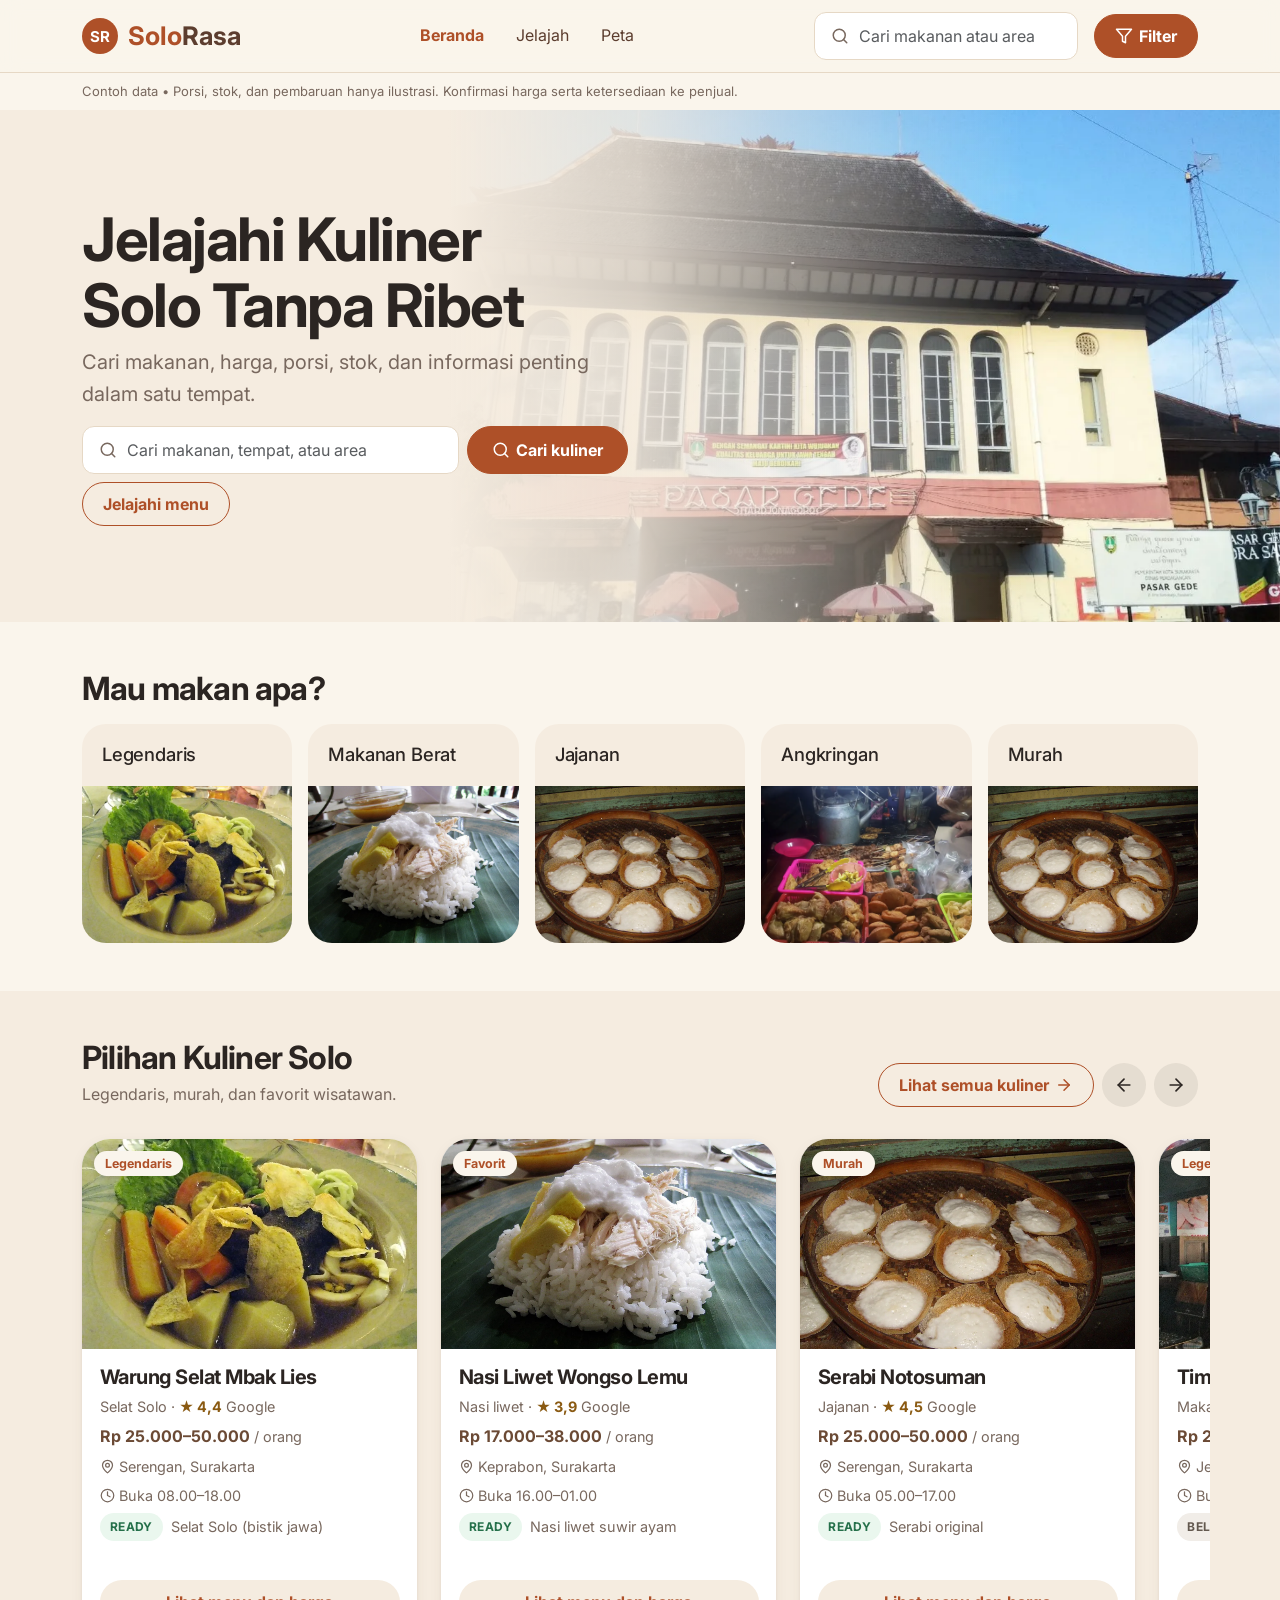
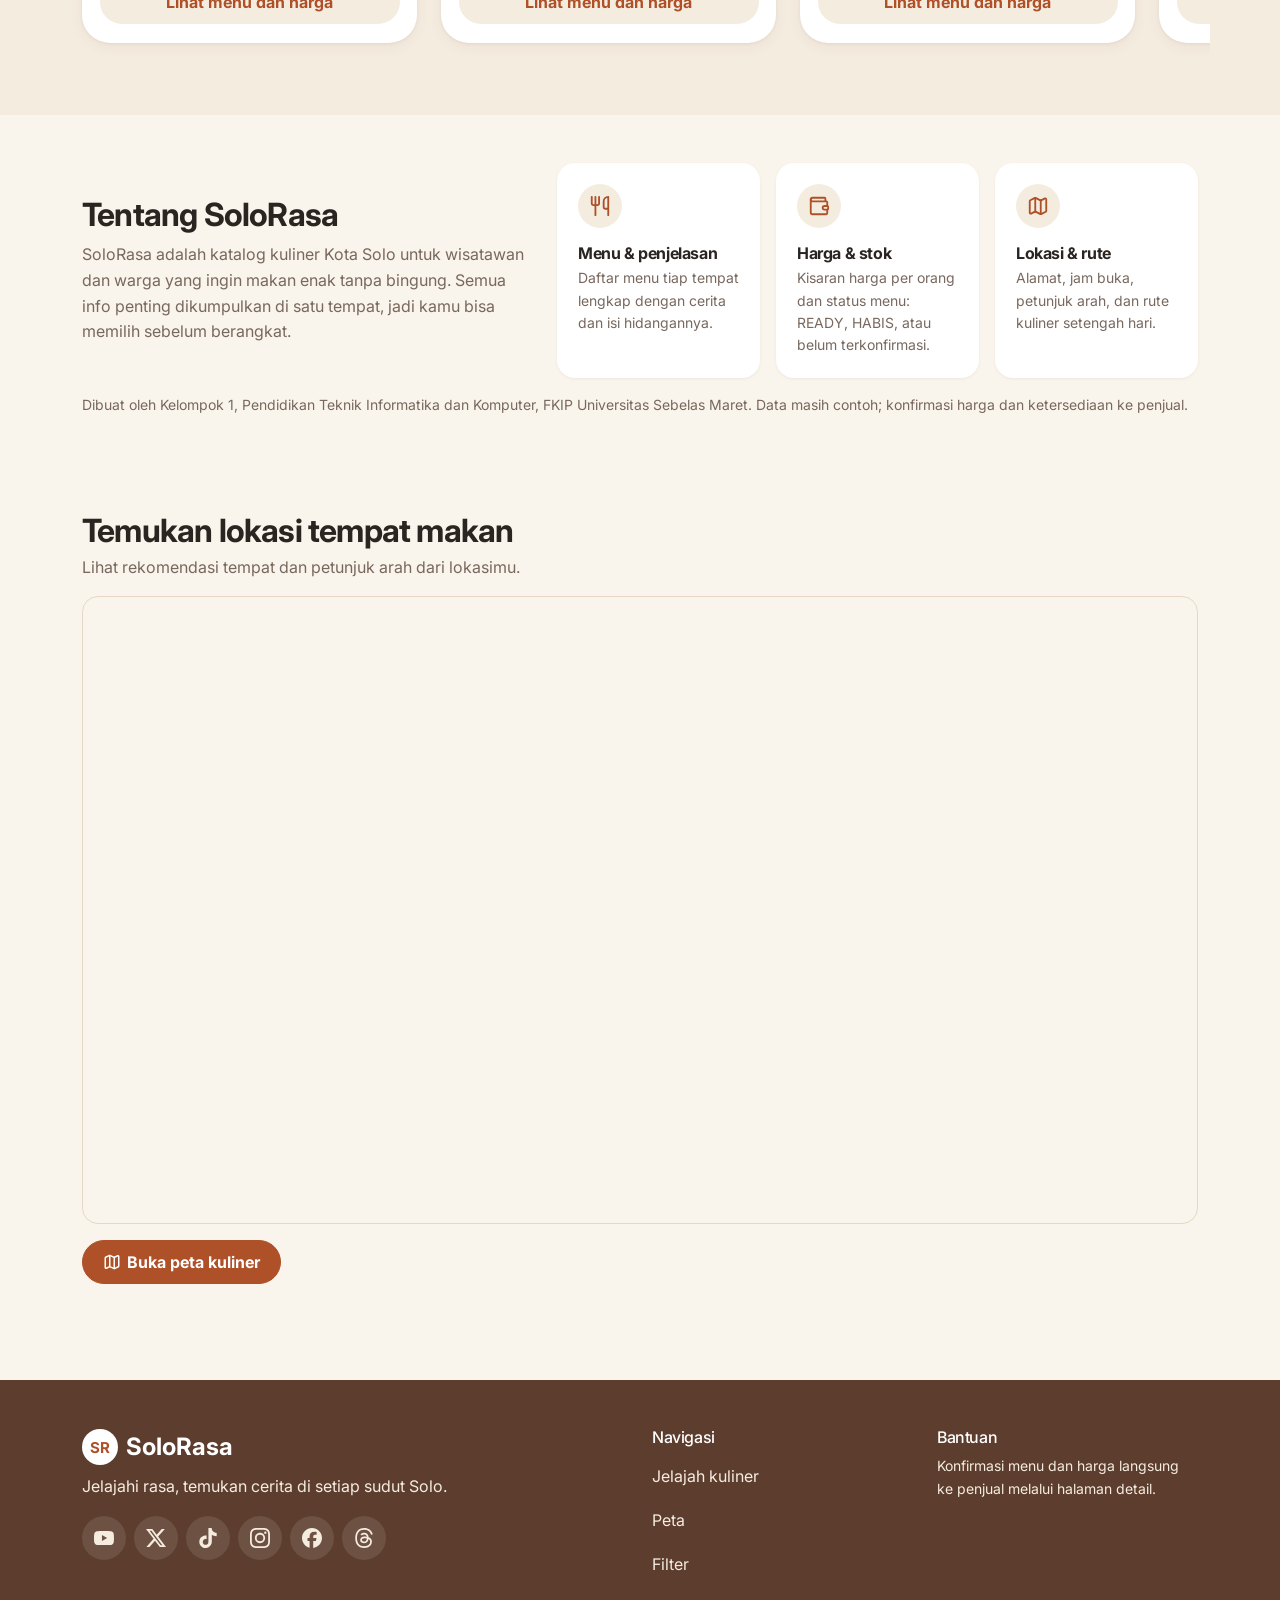
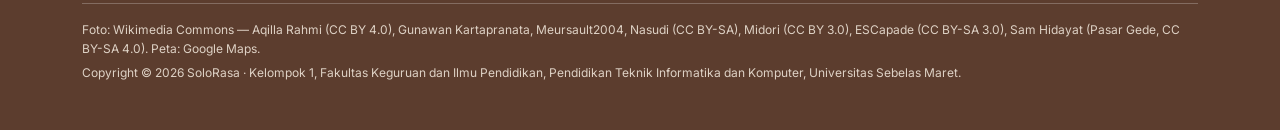
==== commit 3d99cd7e: "Desain lebih natural, animasi, info menu, foto asli, ganti ke Pak Manto - Gaya ala Apple/Marugame: j" ====
--- a/index.html
+++ b/index.html
@@ -11,7 +11,7 @@
 <!-- shortcut: og:image relatif, sebagian aplikasi (WhatsApp/Facebook) butuh URL penuh; ganti ke https://<domain-vercel>/assets/img/og.jpg setelah online -->
 <meta property="og:image" content="assets/img/og.jpg"><meta name="twitter:card" content="summary_large_image">
 <link rel="preconnect" href="https://fonts.googleapis.com"><link rel="preconnect" href="https://fonts.gstatic.com" crossorigin>
-<link href="https://fonts.googleapis.com/css2?family=Inter:wght@400;500;700&family=Playfair+Display:wght@700&display=swap" rel="stylesheet">
+<link href="https://fonts.googleapis.com/css2?family=Inter:wght@400;500;700&display=swap" rel="stylesheet">
 <link href="https://cdn.jsdelivr.net/npm/bootstrap@5.3.3/dist/css/bootstrap.min.css" rel="stylesheet" integrity="sha384-QWTKZyjpPEjISv5WaRU9OFeRpok6YctnYmDr5pNlyT2bRjXh0JMhjY6hW+ALEwIH" crossorigin="anonymous">
 <link href="assets/css/style.css" rel="stylesheet">
 </head>
--- a/assets/css/style.css
+++ b/assets/css/style.css
@@ -5,11 +5,13 @@
   --sr-muted-fg: #78685E; --sr-muted-fg-strong: #62584F; --sr-border: #E6D8C5; --sr-accent: #F5ECE0;
   --sr-footer: #5C3D2E; --sr-brown: #6B4A35; --sr-rating: #8A5A12; --sr-muted: #F1EDE8;
   --sr-ok: #25704A; --sr-ok-bg: #EAF7EE; --sr-no: #B4472D; --sr-no-bg: #FDECEC;
-  --sr-display: "Playfair Display", Georgia, "Times New Roman", serif;
+  --sr-display: Inter, system-ui, -apple-system, "Segoe UI", sans-serif; /* dulu Playfair Display; samakan di Figma */
   --sr-body: Inter, system-ui, -apple-system, "Segoe UI", sans-serif;
   --sr-radius: 14px; --sr-dur: 200ms;
   --bs-body-bg: var(--sr-bg); --bs-body-color: var(--sr-fg); --bs-body-font-family: var(--sr-body); --bs-body-font-size: 1rem;
-  --bs-link-color: var(--sr-primary); --bs-link-hover-color: var(--sr-footer); --bs-border-color: var(--sr-border);
+  --bs-link-color: var(--sr-fg); --bs-link-hover-color: var(--sr-primary); --bs-border-color: var(--sr-border);
+  /* Bootstrap 5.3 mewarnai <a> lewat varian -rgb; tanpa ini link tetap biru */
+  --bs-link-color-rgb: 43, 37, 34; --bs-link-hover-color-rgb: 174, 80, 40;
 }
 body { background: var(--sr-bg); color: var(--sr-fg); line-height: 1.55; }
 h1, h2, h3, .sr-display { font-family: var(--sr-display); font-weight: 700; text-wrap: balance; }
@@ -36,7 +38,7 @@
 .sr-wordmark .a { color: var(--sr-primary); } .sr-wordmark .b { color: var(--sr-footer); }
 .sr-nav a { color: var(--sr-footer); text-decoration: none; padding: .7rem .25rem; min-height: 44px; display: inline-flex; align-items: center; }
 .sr-nav a[aria-current="page"] { color: var(--sr-primary); font-weight: 700; }
-.sr-note { font-size: .8125rem; color: var(--sr-muted-fg); padding: .5rem 0; }
+.sr-note { font-size: .8125rem; color: var(--sr-muted-fg); padding-block: .5rem; }
 
 /* Tombol, chip, input: area sentuh minimal 44 px */
 .btn { min-height: 44px; border-radius: 12px; font-weight: 700; display: inline-flex; align-items: center; justify-content: center; gap: .4rem;
@@ -60,7 +62,7 @@
 .sr-card { background: var(--sr-card); border: 1.5px solid var(--sr-border); border-radius: 16px; overflow: hidden; height: 100%; display: flex; flex-direction: column;
   transition: box-shadow var(--sr-dur) ease-out, transform var(--sr-dur) ease-out; }
 .sr-card:hover { box-shadow: 0 8px 24px rgba(92, 61, 46, .12); transform: translateY(-2px); }
-.sr-card .photo { aspect-ratio: 16 / 10; width: 100%; object-fit: cover; background: var(--sr-accent); }
+.sr-card .photo { aspect-ratio: 16 / 10; width: 100%; height: auto; object-fit: cover; background: var(--sr-accent); }
 .sr-card .body { padding: 1rem 1.1rem 1.2rem; display: flex; flex-direction: column; gap: .35rem; flex: 1; }
 .sr-card h3 { font-size: 1.2rem; margin: 0; }
 .sr-card .cta { margin-top: auto; padding-top: .5rem; }
@@ -88,10 +90,6 @@
   .sr-hero::before { background: linear-gradient(0deg, var(--sr-accent) 45%, rgba(245, 236, 224, 0) 100%); }
   .sr-hero > .container-xl { padding-top: 12rem !important; }
 }
-.tile { min-height: 62px; border: 1.5px solid var(--sr-border); border-radius: var(--sr-radius); background: var(--sr-card); color: var(--sr-fg); font-weight: 700;
-  display: flex; align-items: center; gap: .7rem; padding: 0 1rem; text-decoration: none; transition: background-color var(--sr-dur) ease-out; }
-.tile:hover { background: var(--sr-accent); color: var(--sr-fg); }
-.tile svg { color: var(--sr-primary); }
 .map-img { width: 100%; border-radius: 16px; border: 1.5px solid var(--sr-border); }
 iframe.map-img { display: block; height: auto; aspect-ratio: 4 / 3; }
 .menu-row { display: flex; justify-content: space-between; gap: 1rem; align-items: baseline; }
@@ -120,3 +118,139 @@
   .reveal.in { animation: sr-up .5s ease-out both; }
 }
 @keyframes sr-up { from { opacity: 0; transform: translateY(16px); } to { opacity: 1; transform: none; } }
+
+/* Lebih lembut: bayangan halus ganti garis tegas, sudut lebih bulat, umpan balik sentuh */
+.sr-header { background: rgba(250, 245, 236, .85); backdrop-filter: blur(10px); -webkit-backdrop-filter: blur(10px); }
+.sr-card { border: 0; border-radius: 20px; box-shadow: 0 1px 3px rgba(92, 61, 46, .08), 0 4px 14px rgba(92, 61, 46, .06); }
+.sr-card:hover { box-shadow: 0 12px 32px rgba(92, 61, 46, .16); transform: translateY(-4px); }
+.sr-card:active { transform: scale(.985); }
+.sr-card .photo { transition: transform .4s ease-out; }
+.sr-card:hover .photo { transform: scale(1.04); }
+.sr-card .cta .btn { background: var(--sr-accent); border-color: transparent; }
+.sr-card:hover .cta .btn { background: var(--sr-primary); color: var(--sr-on-primary); }
+.tag { box-shadow: 0 2px 8px rgba(0, 0, 0, .12); }
+.panel { border-color: transparent; border-radius: 18px; box-shadow: 0 1px 3px rgba(92, 61, 46, .08); }
+.chip { transition: background-color var(--sr-dur) ease-out, transform var(--sr-dur) ease-out; }
+.chip:active { transform: scale(.96); }
+.btn-sr:hover { transform: translateY(-1px); }
+
+/* HP: kategori & pilihan kuliner digeser ke samping, bukan ditumpuk panjang ke bawah */
+@media (max-width: 767.98px) {
+  .sr-scroll { margin-inline: calc(var(--bs-gutter-x, 1.5rem) * -.5); }
+  .sr-scroll > .row { flex-wrap: nowrap; overflow-x: auto; scroll-snap-type: x mandatory; scrollbar-width: none;
+    margin: 0; padding: .25rem calc(var(--bs-gutter-x, 1.5rem) * .5) 1rem; scroll-padding-inline: calc(var(--bs-gutter-x, 1.5rem) * .5); }
+  .sr-scroll > .row::-webkit-scrollbar { display: none; }
+  .sr-scroll > .row > .col { scroll-snap-align: start; }
+  .sr-scroll > .row-cols-2 > .col { flex: 0 0 44%; }
+}
+
+/* Tipografi: lebih lega & terbaca di HP, judul sedikit dirapatkan agar tidak kaku */
+html { -webkit-text-size-adjust: 100%; text-size-adjust: 100%; }
+body { line-height: 1.6; -webkit-font-smoothing: antialiased; }
+h1, h2, h3 { letter-spacing: -.01em; line-height: 1.2; }
+h1 { line-height: 1.1; }
+.sr-card h3 { font-size: 1.25rem; line-height: 1.25; }
+.sr-card .small { font-size: .9rem; }
+.sr-bottom-nav a { font-size: .75rem; }
+@media (max-width: 767.98px) {
+  h1 { font-size: 2.1rem; }
+  h2 { font-size: 1.6rem; }
+  .sr-hero .fs-5 { font-size: 1.05rem !important; }
+}
+
+/* Peta: di desktop peta ikut menempel saat daftar rekomendasi di-scroll */
+@media (min-width: 992px) { #p-map { position: sticky; top: 88px; } }
+
+/* Pindah menu (Beranda/Jelajah/Peta): transisi antarhalaman bawaan browser (Chrome/Edge 126+, Safari 18.2+; lainnya pindah biasa).
+   Header & navigasi bawah diberi nama sendiri agar diam, hanya isi halaman yang bergeser. */
+@view-transition { navigation: auto; }
+.sr-header { view-transition-name: sr-header; }
+.sr-bottom-nav { view-transition-name: sr-bottom-nav; }
+::view-transition-old(root) { animation: sr-vt-out .18s ease-in both; }
+::view-transition-new(root) { animation: sr-vt-in .35s cubic-bezier(.2, .8, .2, 1) both; }
+@keyframes sr-vt-out { to { opacity: 0; transform: translateY(-8px); } }
+@keyframes sr-vt-in { from { opacity: 0; transform: translateY(14px); } }
+@media (prefers-reduced-motion: reduce) { @view-transition { navigation: none; } }
+
+/* Masuk web: foto hero membesar pelan, teks muncul berurutan */
+@media (prefers-reduced-motion: no-preference) {
+  .sr-hero .hero-bg { animation: sr-zoom 1.2s cubic-bezier(.2, .8, .2, 1) both; }
+  .sr-hero h1, .sr-hero p, .sr-hero form, .sr-hero .btn-sr-outline { animation: sr-up .6s cubic-bezier(.2, .8, .2, 1) both; }
+  .sr-hero p { animation-delay: .12s; } .sr-hero form { animation-delay: .24s; } .sr-hero .btn-sr-outline { animation-delay: .36s; }
+}
+@keyframes sr-zoom { from { opacity: 0; transform: scale(1.08); } }
+
+/* Navigasi bawah HP: pil lembut di belakang ikon aktif, ikon mengecil saat ditekan */
+.sr-bottom-nav { background: rgba(255, 255, 255, .9); backdrop-filter: blur(10px); -webkit-backdrop-filter: blur(10px); }
+.sr-bottom-nav a svg { box-sizing: content-box; padding: 4px 18px; border-radius: 999px;
+  transition: background-color var(--sr-dur) ease-out, transform var(--sr-dur) ease-out; }
+.sr-bottom-nav a[aria-current="page"] svg { background: var(--sr-accent); }
+.sr-bottom-nav a:active svg { transform: scale(.9); }
+
+/* Penjelasan menu: dibuka/tutup dengan <details> bawaan */
+.menu-info { margin: .25rem 0 -.5rem; }
+.menu-info[open] { margin-bottom: 0; }
+.menu-info summary { display: inline-flex; align-items: center; gap: .35rem; min-height: 44px; cursor: pointer; list-style: none;
+  color: var(--sr-primary); font-size: .875rem; font-weight: 700; }
+.menu-info summary::-webkit-details-marker { display: none; }
+.menu-info summary::after { content: ""; width: .5rem; height: .5rem; border: solid currentColor; border-width: 0 2px 2px 0;
+  transform: rotate(45deg) translateY(-2px); transition: transform var(--sr-dur) ease-out; }
+.menu-info[open] summary::after { transform: rotate(-135deg) translateY(-2px); }
+.menu-info p { margin: 0; padding: .75rem 1rem; background: var(--sr-accent); border-radius: 12px; font-size: .9rem; }
+@media (prefers-reduced-motion: no-preference) { .menu-info[open] p { animation: sr-up .3s ease-out both; } }
+
+/* Tentang (Beranda) */
+.about-ic { width: 44px; height: 44px; border-radius: 50%; display: inline-grid; place-items: center; background: var(--sr-accent); color: var(--sr-primary); }
+
+/* Masuk web (sekali per kunjungan, kelas .sr-first dari app.js): logo muncul memantul, menu turun berurutan */
+@media (prefers-reduced-motion: no-preference) {
+  .sr-first .sr-logo { animation: sr-pop .6s cubic-bezier(.34, 1.56, .64, 1) both; }
+  .sr-first .sr-wordmark { animation: sr-slide .5s cubic-bezier(.2, .8, .2, 1) .12s both; }
+  .sr-first .sr-nav a, .sr-first .sr-header form, .sr-first .sr-header .btn-sr { animation: sr-down .45s cubic-bezier(.2, .8, .2, 1) both; }
+  .sr-first .sr-nav a:nth-child(1) { animation-delay: .2s; }
+  .sr-first .sr-nav a:nth-child(2) { animation-delay: .28s; }
+  .sr-first .sr-nav a:nth-child(3) { animation-delay: .36s; }
+  .sr-first .sr-header form { animation-delay: .44s; }
+  .sr-first .sr-header .btn-sr { animation-delay: .52s; }
+  .sr-first .sr-note { animation: sr-in .6s ease-out .5s both; }
+  .sr-first .sr-bottom-nav { animation: sr-rise .5s cubic-bezier(.2, .8, .2, 1) .3s both; }
+}
+@keyframes sr-pop { from { opacity: 0; transform: scale(.4) rotate(-90deg); } }
+@keyframes sr-slide { from { opacity: 0; transform: translateX(-12px); } }
+@keyframes sr-down { from { opacity: 0; transform: translateY(-10px); } }
+@keyframes sr-rise { from { transform: translateY(100%); } }
+
+/* Ikon kaca pembesar di semua kolom cari */
+input[type="search"].form-control { padding-left: 2.75rem; background: var(--sr-card) no-repeat 1rem center / 18px
+  url("data:image/svg+xml,%3Csvg xmlns='http://www.w3.org/2000/svg' viewBox='0 0 24 24' fill='none' stroke='%2378685E' stroke-width='2' stroke-linecap='round' stroke-linejoin='round'%3E%3Ccircle cx='11' cy='11' r='8'/%3E%3Cpath d='m21 21-4.3-4.3'/%3E%3C/svg%3E"); }
+
+/* Media sosial di footer */
+.sr-footer .sr-social a { width: 44px; height: 44px; justify-content: center; border-radius: 50%; background: rgba(255, 255, 255, .1);
+  transition: background-color var(--sr-dur) ease-out, transform var(--sr-dur) ease-out; }
+.sr-footer .sr-social a:hover { background: var(--sr-primary); color: #fff; transform: translateY(-2px); }
+
+/* Gaya ala Apple & Marugame: judul sans tebal & rapat, tombol pil, kartu besar membulat */
+h1, h2, h3 { letter-spacing: -.025em; }
+h1 { font-size: clamp(2.25rem, 5vw, 3.75rem); }
+.btn { border-radius: 999px; padding-inline: 1.25rem; }
+.sr-card { border-radius: 28px; }
+
+/* Kategori: kartu foto, judul di kiri atas (ala Marugame "Our Menus") */
+.tile { display: flex; flex-direction: column; height: 100%; background: var(--sr-accent); color: var(--sr-fg); text-decoration: none;
+  border-radius: 24px; overflow: hidden; font-weight: 500; font-size: 1.15rem; letter-spacing: -.01em; }
+.tile span { padding: 1rem 1.25rem; }
+.tile img { margin-top: auto; width: 100%; height: auto; aspect-ratio: 4 / 3; object-fit: cover; transition: transform .4s ease-out; }
+.tile:hover { color: var(--sr-primary); }
+.tile:hover img { transform: scale(1.05); }
+.tile:active { transform: scale(.98); }
+
+/* Pilihan kuliner: geser ke samping di semua layar (ala Apple "Explore the lineup") */
+.sr-carousel > .row { flex-wrap: nowrap; overflow-x: auto; scroll-snap-type: x mandatory; scrollbar-width: none; padding-block: .5rem 1.5rem; }
+.sr-carousel > .row::-webkit-scrollbar { display: none; }
+.sr-carousel > .row > .col { flex: 0 0 82%; scroll-snap-align: start; }
+@media (min-width: 768px) { .sr-carousel > .row > .col { flex-basis: 46%; } }
+@media (min-width: 992px) { .sr-carousel > .row > .col { flex-basis: 31.5%; } }
+.sr-arrow { width: 44px; height: 44px; border-radius: 50%; border: 0; display: inline-grid; place-items: center; background: rgba(43, 37, 34, .08); color: var(--sr-fg);
+  transition: background-color var(--sr-dur) ease-out; }
+.sr-arrow:hover { background: rgba(43, 37, 34, .16); }
+.sr-arrow.prev svg { transform: scaleX(-1); }
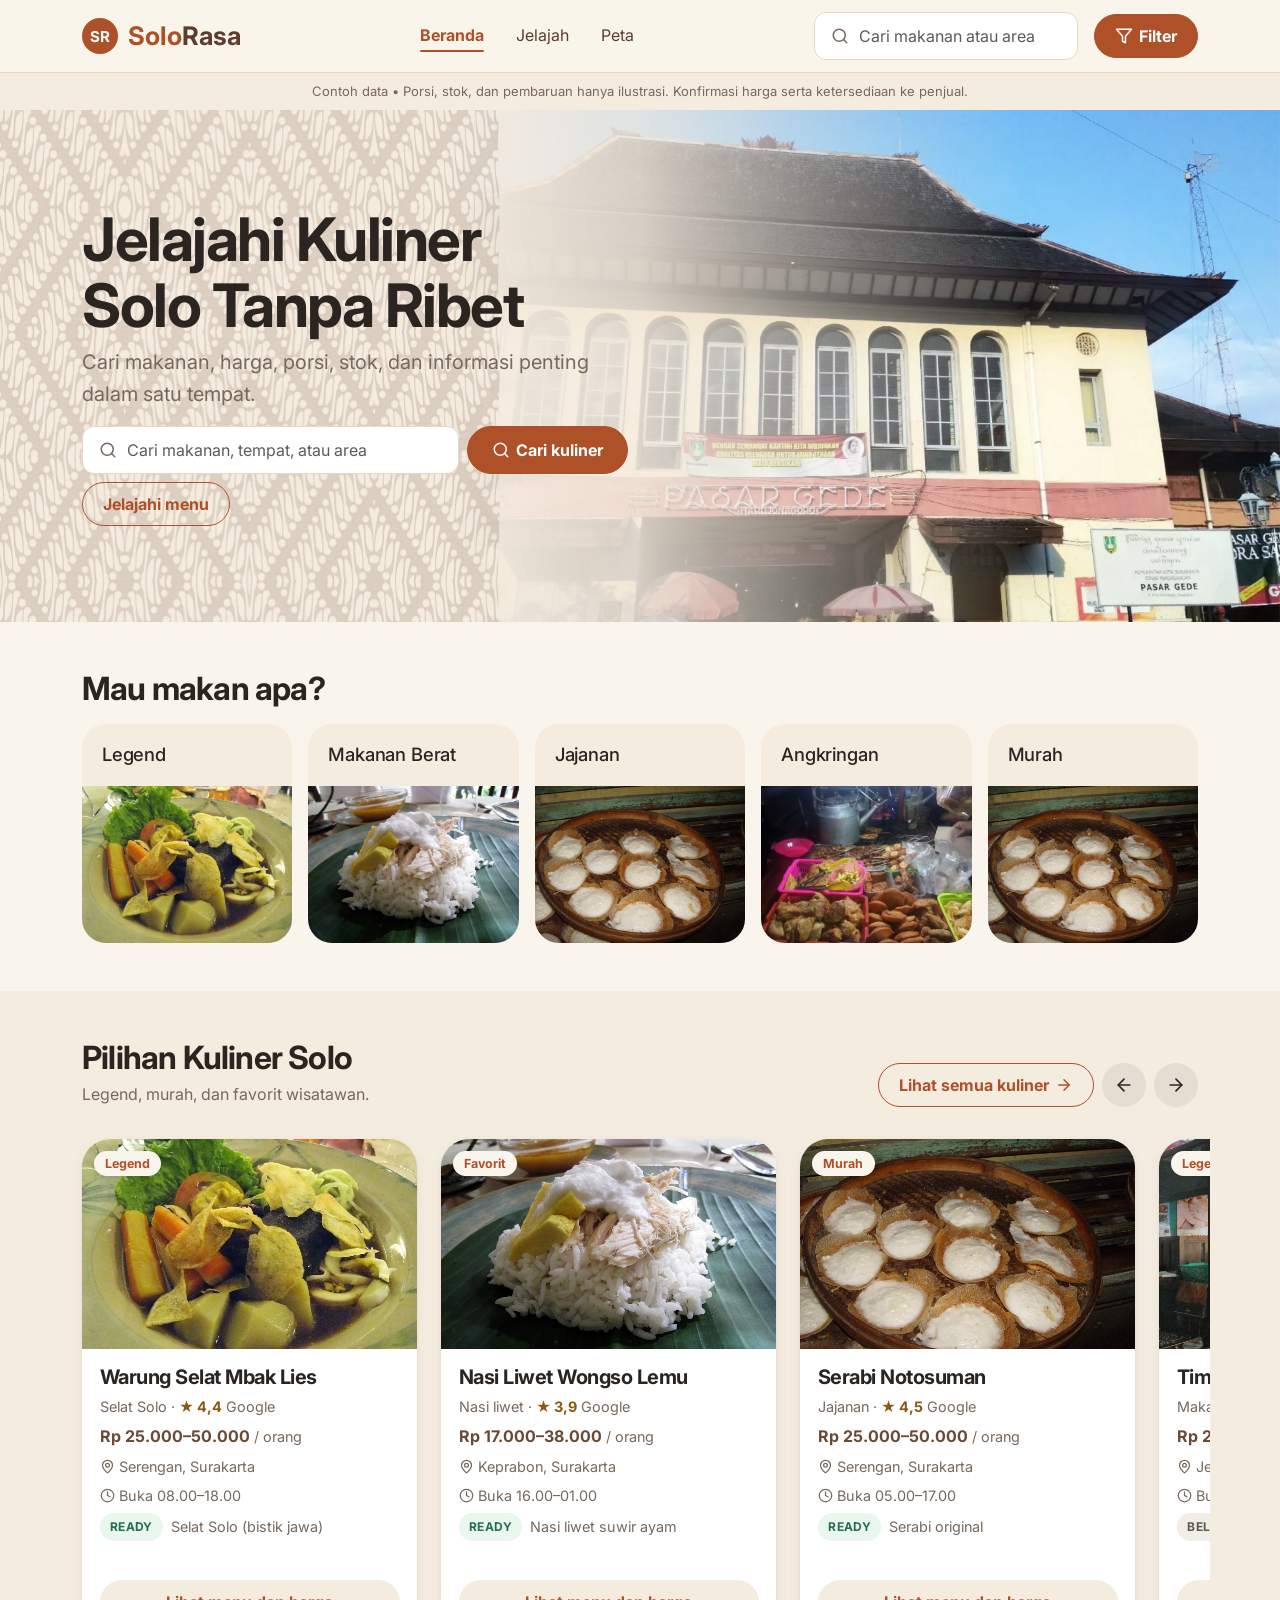
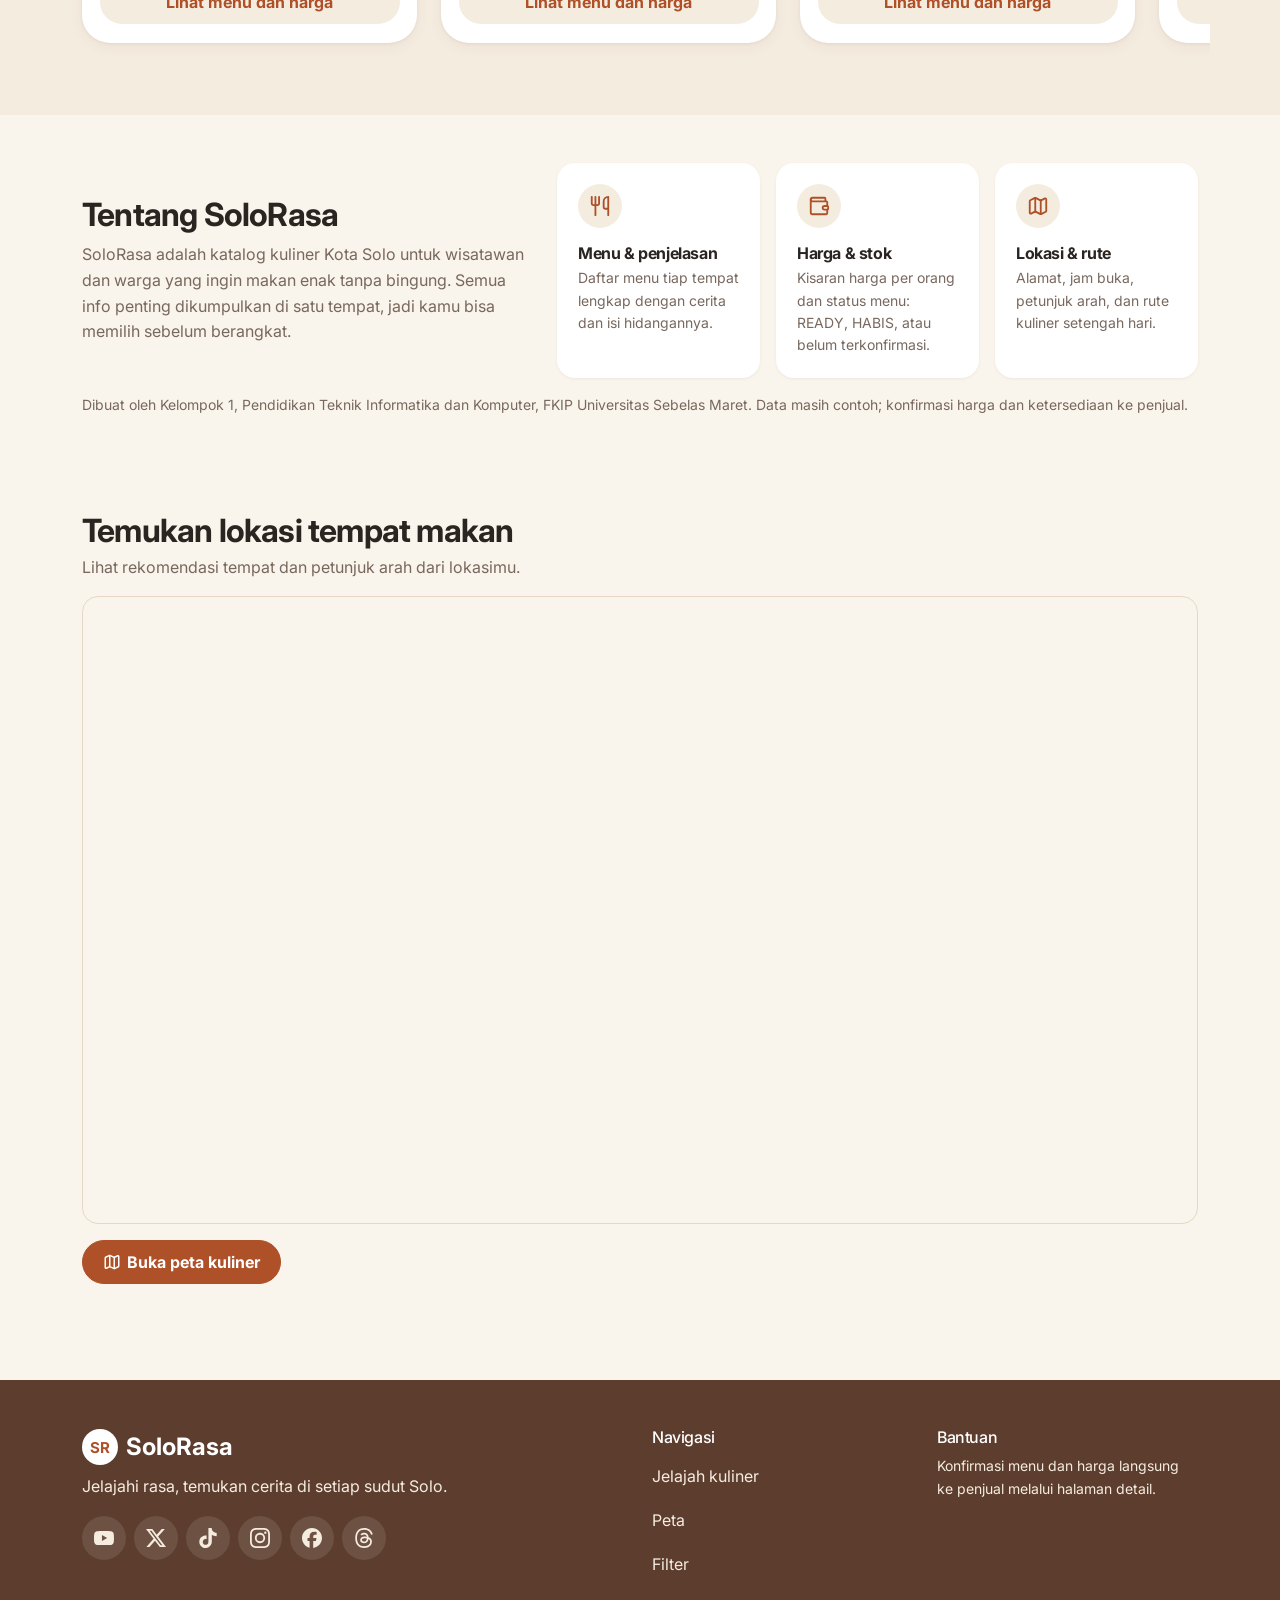
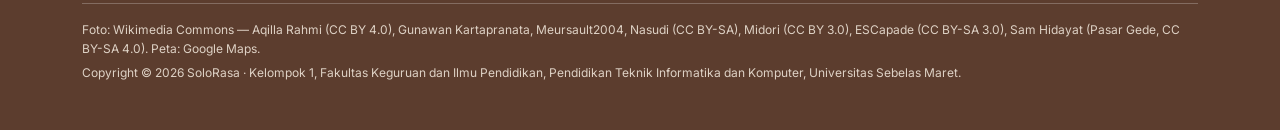
==== commit 5fad6be3: "Tambahkan inline style @view-transition untuk navigasi halaman" ====
--- a/index.html
+++ b/index.html
@@ -14,6 +14,8 @@
 <link href="https://fonts.googleapis.com/css2?family=Inter:wght@400;500;700&display=swap" rel="stylesheet">
 <link href="https://cdn.jsdelivr.net/npm/bootstrap@5.3.3/dist/css/bootstrap.min.css" rel="stylesheet" integrity="sha384-QWTKZyjpPEjISv5WaRU9OFeRpok6YctnYmDr5pNlyT2bRjXh0JMhjY6hW+ALEwIH" crossorigin="anonymous">
 <link href="assets/css/style.css" rel="stylesheet">
+<!-- harus inline: dari style.css terbaca terlambat dan Chrome membatalkan transisinya -->
+<style>@media (prefers-reduced-motion: no-preference) { @view-transition { navigation: auto; } }</style>
 </head>
 <body data-page="home">
 <main id="main" tabindex="-1"><noscript><p class="container-xl py-5">SoloRasa membutuhkan JavaScript untuk menampilkan katalog.</p></noscript></main>
--- a/assets/css/style.css
+++ b/assets/css/style.css
@@ -254,3 +254,29 @@
   transition: background-color var(--sr-dur) ease-out; }
 .sr-arrow:hover { background: rgba(43, 37, 34, .16); }
 .sr-arrow.prev svg { transform: scaleX(-1); }
+
+/* Bar "Contoh data" ala bar pengumuman Apple: rata tengah, latar krem selebar layar */
+.sr-note { text-align: center; background: var(--sr-accent); box-shadow: 0 0 0 100vmax var(--sr-accent); clip-path: inset(0 -100vmax); }
+
+/* Menu atas: garis bawah meluncur saat disorot; menu aktif tetap bergaris */
+.sr-nav a { position: relative; transition: color var(--sr-dur) ease-out; }
+.sr-nav a:hover { color: var(--sr-primary); }
+.sr-nav a::after { content: ""; position: absolute; left: .25rem; right: .25rem; bottom: .5rem; height: 2px; border-radius: 2px; background: var(--sr-primary);
+  transform: scaleX(0); transition: transform var(--sr-dur) ease-out; }
+.sr-nav a:hover::after, .sr-nav a[aria-current="page"]::after { transform: scaleX(1); }
+
+/* Header berbayang halus begitu halaman di-scroll (Chrome/Edge/Safari baru; browser lain tetap tanpa bayangan) */
+@supports (animation-timeline: scroll()) {
+  .sr-header { animation: sr-header-shadow linear both; animation-timeline: scroll(); animation-range: 0 120px; }
+}
+@keyframes sr-header-shadow { to { box-shadow: 0 6px 24px rgba(92, 61, 46, .12); } }
+
+/* Batik dari kiri dengan tepi kanan bergelombang; gelombang bergerak pelan (SMIL di app.js), masuk meluncur ke kanan */
+.hero-batik { position: absolute; left: 0; top: 0; height: 100%; width: min(62%, 820px); z-index: 1; pointer-events: none; opacity: .2; }
+@media (max-width: 991.98px) { .hero-batik { top: auto; bottom: 0; height: 55%; width: 100%; } }
+@media (prefers-reduced-motion: no-preference) { .hero-batik { animation: sr-wave-in 1.4s cubic-bezier(.2, .8, .2, 1) .1s both; } }
+@keyframes sr-wave-in { from { transform: translateX(-100%); opacity: 0; } }
+
+/* Subjudul kelompok menu (Bakaran, Masakan, Nasi) bila data menu punya group */
+.menu-group { margin-top: .75rem; font-size: .8rem; font-weight: 700; letter-spacing: .06em; text-transform: uppercase; color: var(--sr-muted-fg); }
+.menu-group:first-child { margin-top: 0; }
